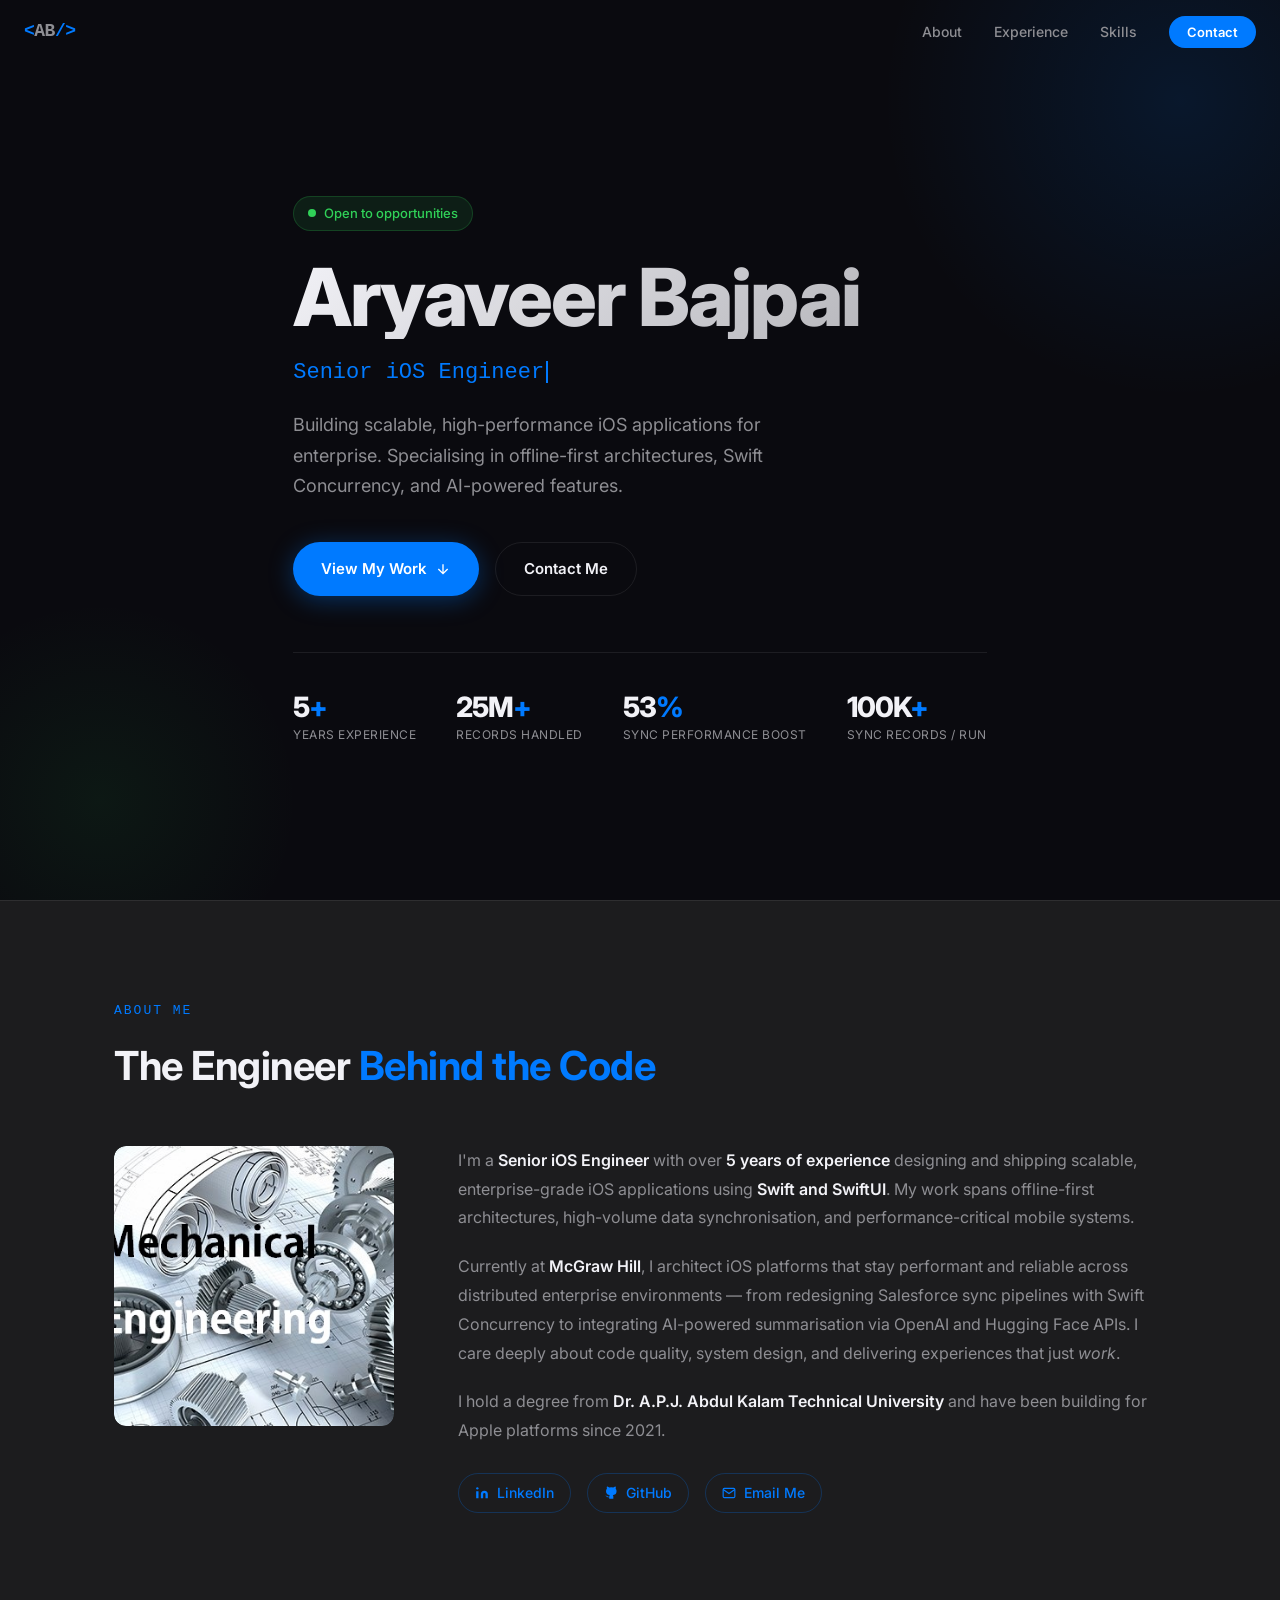
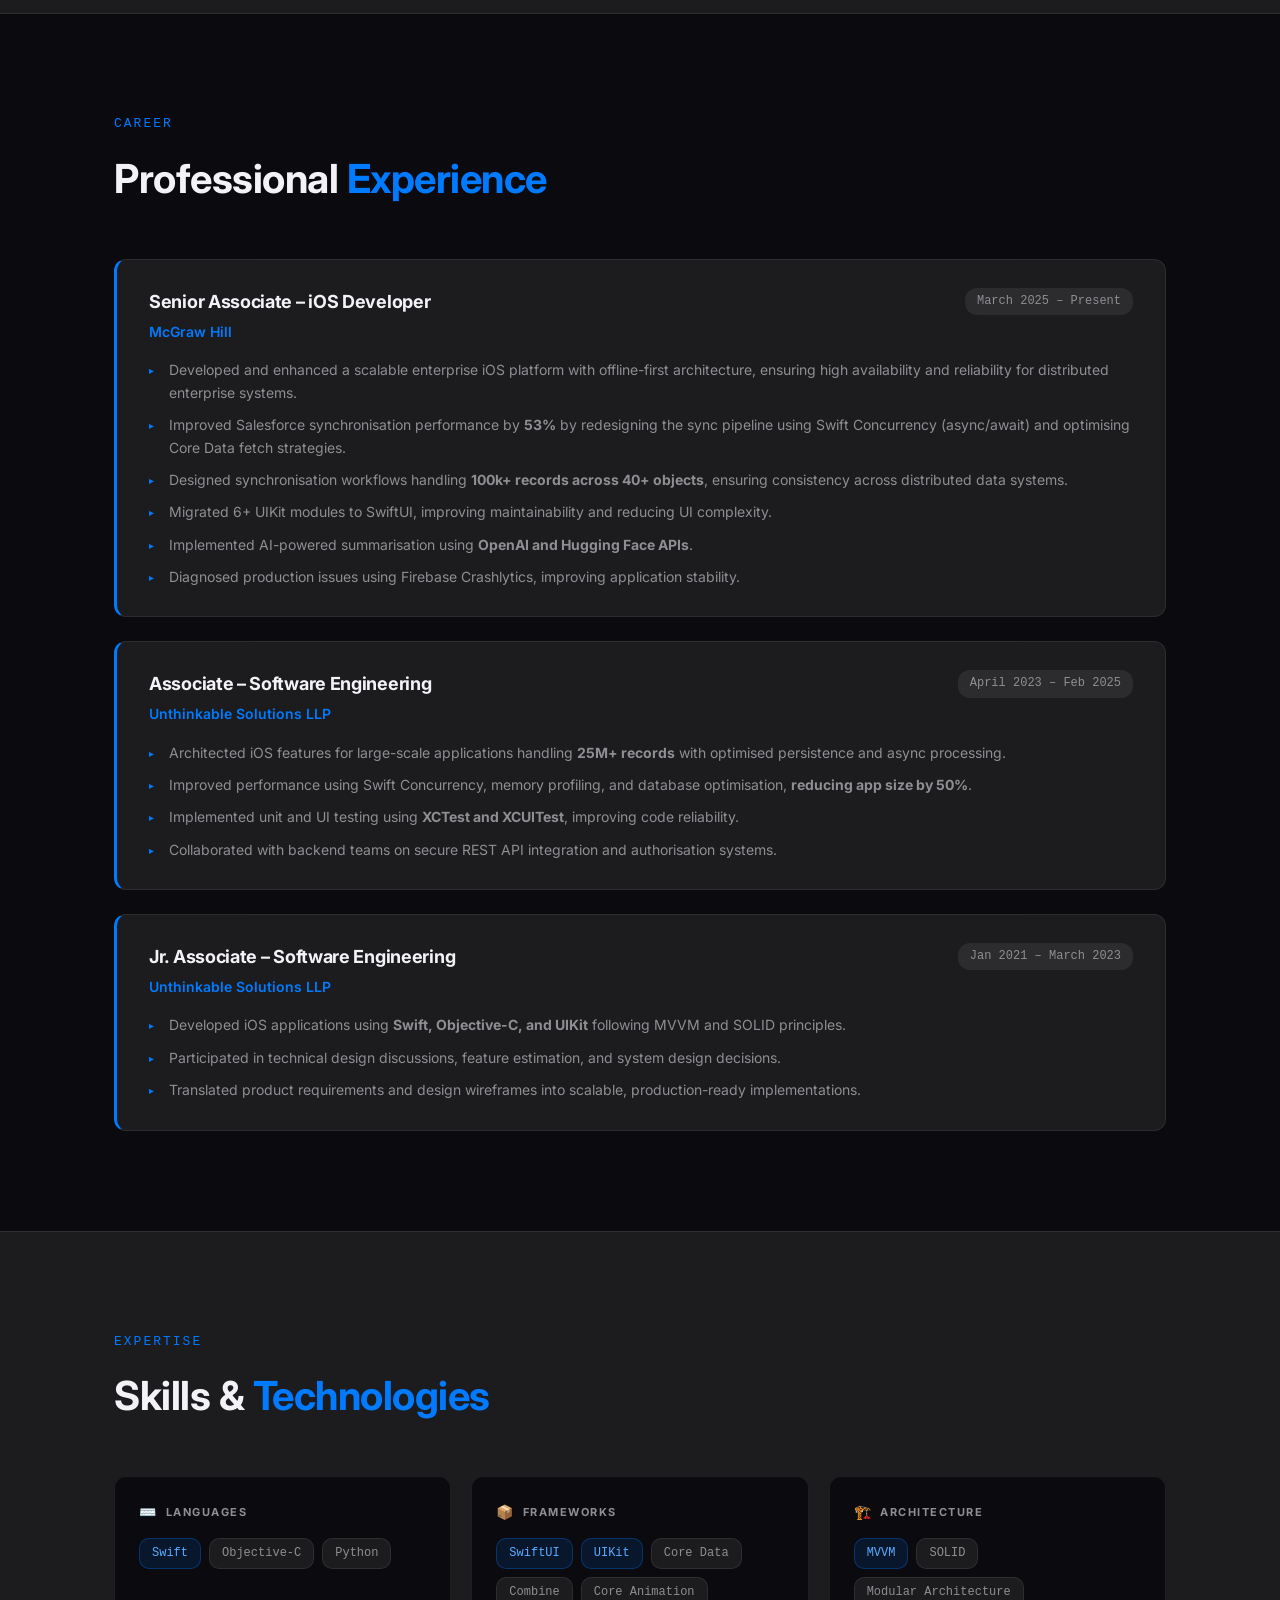
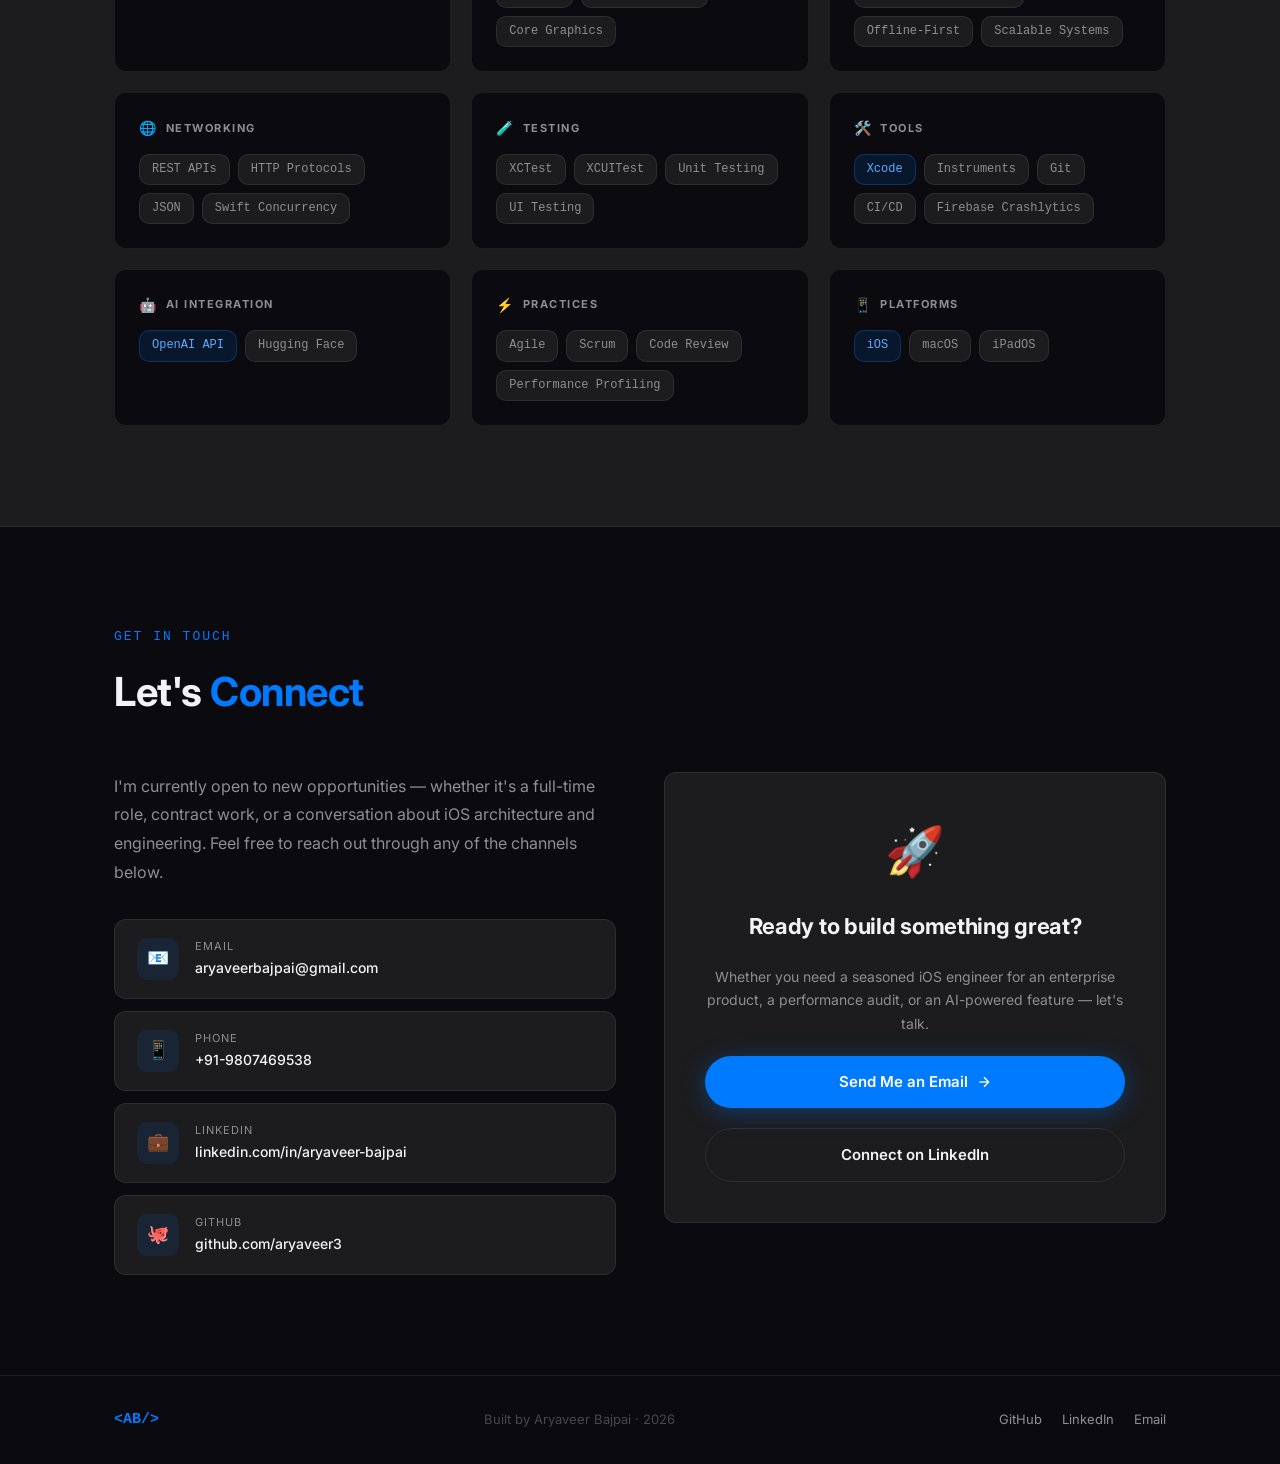
==== index.html @ 0c3d3d3e "Add iOS developer portfolio website Complete redesign of aryaveer3.github.io as a professional iOS d" ====
<!DOCTYPE html>
<html lang="en">
<head>
  <meta charset="UTF-8" />
  <meta name="viewport" content="width=device-width, initial-scale=1.0" />
  <title>Aryaveer Bajpai – Senior iOS Engineer</title>
  <meta name="description" content="Senior iOS Engineer with 5+ years of experience building scalable, high-performance apps using Swift and SwiftUI." />
  <meta name="author" content="Aryaveer Bajpai" />

  <!-- Open Graph -->
  <meta property="og:title" content="Aryaveer Bajpai – Senior iOS Engineer" />
  <meta property="og:description" content="Senior iOS Engineer specialising in Swift, SwiftUI, enterprise offline-first architecture, and AI integrations." />
  <meta property="og:type" content="website" />
  <meta property="og:url" content="https://aryaveer3.github.io" />

  <!-- Fonts -->
  <link rel="preconnect" href="https://fonts.googleapis.com" />
  <link rel="preconnect" href="https://fonts.gstatic.com" crossorigin />
  <link href="https://fonts.googleapis.com/css2?family=Inter:wght@400;500;600;700;800&display=swap" rel="stylesheet" />

  <link rel="stylesheet" href="css/style.css" />
</head>
<body>

<!-- ══════════════════════════════════════════
     NAVBAR
════════════════════════════════════════════ -->
<nav id="navbar">
  <a href="#hero" class="nav-logo">&lt;<span>AB</span>/&gt;</a>

  <ul class="nav-links">
    <li><a href="#about"      data-section="about">About</a></li>
    <li><a href="#experience" data-section="experience">Experience</a></li>
    <li><a href="#skills"     data-section="skills">Skills</a></li>
    <li><a href="#contact"    data-section="contact" class="nav-cta">Contact</a></li>
  </ul>

  <button class="hamburger" id="hamburger" aria-label="Toggle menu">
    <span></span><span></span><span></span>
  </button>
</nav>

<!-- Mobile nav -->
<nav class="mobile-nav" id="mobile-nav">
  <a href="#about">About</a>
  <a href="#experience">Experience</a>
  <a href="#skills">Skills</a>
  <a href="#contact">Contact</a>
</nav>

<!-- ══════════════════════════════════════════
     HERO
════════════════════════════════════════════ -->
<section id="hero">
  <div class="container hero-inner">

    <div class="hero-badge reveal">
      <span class="dot"></span>
      Open to opportunities
    </div>

    <h1 class="hero-name reveal reveal-delay-1">Aryaveer Bajpai</h1>

    <p class="hero-role reveal reveal-delay-2">
      <span id="typing-text"></span><span class="cursor"></span>
    </p>

    <p class="hero-tagline reveal reveal-delay-3">
      Building scalable, high-performance iOS applications for enterprise.
      Specialising in offline-first architectures, Swift Concurrency, and AI-powered features.
    </p>

    <div class="hero-cta reveal reveal-delay-3">
      <a href="#experience" class="btn btn-primary">
        View My Work
        <svg width="16" height="16" fill="none" stroke="currentColor" stroke-width="2" viewBox="0 0 24 24"><path d="M12 5v14M5 12l7 7 7-7"/></svg>
      </a>
      <a href="#contact" class="btn btn-ghost">Contact Me</a>
    </div>

    <div class="hero-stats reveal">
      <div class="stat-item">
        <span class="stat-number">5<span>+</span></span>
        <span class="stat-label">Years Experience</span>
      </div>
      <div class="stat-item">
        <span class="stat-number">25M<span>+</span></span>
        <span class="stat-label">Records Handled</span>
      </div>
      <div class="stat-item">
        <span class="stat-number">53<span>%</span></span>
        <span class="stat-label">Sync Performance Boost</span>
      </div>
      <div class="stat-item">
        <span class="stat-number">100K<span>+</span></span>
        <span class="stat-label">Sync Records / Run</span>
      </div>
    </div>

  </div>
</section>

<!-- ══════════════════════════════════════════
     ABOUT
════════════════════════════════════════════ -->
<section id="about" class="section">
  <div class="container">
    <span class="section-label reveal">About Me</span>
    <h2 class="section-title reveal">The Engineer <span>Behind the Code</span></h2>

    <div class="about-grid">
      <div class="about-photo-wrap reveal">
        <img src="me.jpg" alt="Aryaveer Bajpai" class="about-photo"
             onerror="this.style.display='none';this.nextElementSibling.style.display='flex';" />
        <div class="about-photo-placeholder" style="display:none;">👨‍💻</div>
      </div>

      <div class="about-text reveal reveal-delay-1">
        <p>
          I'm a <strong>Senior iOS Engineer</strong> with over <strong>5 years of experience</strong>
          designing and shipping scalable, enterprise-grade iOS applications using
          <strong>Swift and SwiftUI</strong>. My work spans offline-first architectures,
          high-volume data synchronisation, and performance-critical mobile systems.
        </p>
        <p>
          Currently at <strong>McGraw Hill</strong>, I architect iOS platforms that stay performant
          and reliable across distributed enterprise environments — from redesigning Salesforce sync
          pipelines with Swift Concurrency to integrating AI-powered summarisation via OpenAI and
          Hugging Face APIs. I care deeply about code quality, system design, and delivering
          experiences that just <em>work</em>.
        </p>
        <p>
          I hold a degree from <strong>Dr. A.P.J. Abdul Kalam Technical University</strong>
          and have been building for Apple platforms since 2021.
        </p>

        <div class="about-links">
          <a href="https://linkedin.com/in/aryaveer-bajpai" target="_blank" rel="noopener" class="about-link">
            <svg viewBox="0 0 24 24" fill="currentColor"><path d="M16 8a6 6 0 0 1 6 6v7h-4v-7a2 2 0 0 0-2-2 2 2 0 0 0-2 2v7h-4v-7a6 6 0 0 1 6-6zM2 9h4v12H2z"/><circle cx="4" cy="4" r="2"/></svg>
            LinkedIn
          </a>
          <a href="https://github.com/aryaveer3" target="_blank" rel="noopener" class="about-link">
            <svg viewBox="0 0 24 24" fill="currentColor"><path d="M9 19c-5 1.5-5-2.5-7-3m14 6v-3.87a3.37 3.37 0 0 0-.94-2.61c3.14-.35 6.44-1.54 6.44-7A5.44 5.44 0 0 0 20 4.77 5.07 5.07 0 0 0 19.91 1S18.73.65 16 2.48a13.38 13.38 0 0 0-7 0C6.27.65 5.09 1 5.09 1A5.07 5.07 0 0 0 5 4.77a5.44 5.44 0 0 0-1.5 3.78c0 5.42 3.3 6.61 6.44 7A3.37 3.37 0 0 0 9 18.13V22"/></svg>
            GitHub
          </a>
          <a href="mailto:aryaveerbajpai@gmail.com" class="about-link">
            <svg viewBox="0 0 24 24" fill="none" stroke="currentColor" stroke-width="2"><path d="M4 4h16c1.1 0 2 .9 2 2v12c0 1.1-.9 2-2 2H4c-1.1 0-2-.9-2-2V6c0-1.1.9-2 2-2z"/><polyline points="22,6 12,13 2,6"/></svg>
            Email Me
          </a>
        </div>
      </div>
    </div>
  </div>
</section>

<!-- ══════════════════════════════════════════
     EXPERIENCE
════════════════════════════════════════════ -->
<section id="experience" class="section">
  <div class="container">
    <span class="section-label reveal">Career</span>
    <h2 class="section-title reveal">Professional <span>Experience</span></h2>

    <div class="timeline">

      <!-- McGraw Hill -->
      <div class="exp-card reveal">
        <div class="exp-header">
          <div>
            <div class="exp-role">Senior Associate – iOS Developer</div>
            <div class="exp-company">McGraw Hill</div>
          </div>
          <span class="exp-date">March 2025 – Present</span>
        </div>
        <ul>
          <li>Developed and enhanced a scalable enterprise iOS platform with offline-first architecture, ensuring high availability and reliability for distributed enterprise systems.</li>
          <li>Improved Salesforce synchronisation performance by <strong>53%</strong> by redesigning the sync pipeline using Swift Concurrency (async/await) and optimising Core Data fetch strategies.</li>
          <li>Designed synchronisation workflows handling <strong>100k+ records across 40+ objects</strong>, ensuring consistency across distributed data systems.</li>
          <li>Migrated 6+ UIKit modules to SwiftUI, improving maintainability and reducing UI complexity.</li>
          <li>Implemented AI-powered summarisation using <strong>OpenAI and Hugging Face APIs</strong>.</li>
          <li>Diagnosed production issues using Firebase Crashlytics, improving application stability.</li>
        </ul>
      </div>

      <!-- Unthinkable – Associate -->
      <div class="exp-card reveal reveal-delay-1">
        <div class="exp-header">
          <div>
            <div class="exp-role">Associate – Software Engineering</div>
            <div class="exp-company">Unthinkable Solutions LLP</div>
          </div>
          <span class="exp-date">April 2023 – Feb 2025</span>
        </div>
        <ul>
          <li>Architected iOS features for large-scale applications handling <strong>25M+ records</strong> with optimised persistence and async processing.</li>
          <li>Improved performance using Swift Concurrency, memory profiling, and database optimisation, <strong>reducing app size by 50%</strong>.</li>
          <li>Implemented unit and UI testing using <strong>XCTest and XCUITest</strong>, improving code reliability.</li>
          <li>Collaborated with backend teams on secure REST API integration and authorisation systems.</li>
        </ul>
      </div>

      <!-- Unthinkable – Jr. Associate -->
      <div class="exp-card reveal reveal-delay-2">
        <div class="exp-header">
          <div>
            <div class="exp-role">Jr. Associate – Software Engineering</div>
            <div class="exp-company">Unthinkable Solutions LLP</div>
          </div>
          <span class="exp-date">Jan 2021 – March 2023</span>
        </div>
        <ul>
          <li>Developed iOS applications using <strong>Swift, Objective-C, and UIKit</strong> following MVVM and SOLID principles.</li>
          <li>Participated in technical design discussions, feature estimation, and system design decisions.</li>
          <li>Translated product requirements and design wireframes into scalable, production-ready implementations.</li>
        </ul>
      </div>

    </div>
  </div>
</section>

<!-- ══════════════════════════════════════════
     SKILLS
════════════════════════════════════════════ -->
<section id="skills" class="section">
  <div class="container">
    <span class="section-label reveal">Expertise</span>
    <h2 class="section-title reveal">Skills &amp; <span>Technologies</span></h2>

    <div class="skills-grid">

      <div class="skill-category reveal">
        <div class="skill-cat-label"><span class="cat-icon">⌨️</span> Languages</div>
        <div class="skill-tags">
          <span class="skill-tag primary">Swift</span>
          <span class="skill-tag">Objective-C</span>
          <span class="skill-tag">Python</span>
        </div>
      </div>

      <div class="skill-category reveal reveal-delay-1">
        <div class="skill-cat-label"><span class="cat-icon">📦</span> Frameworks</div>
        <div class="skill-tags">
          <span class="skill-tag primary">SwiftUI</span>
          <span class="skill-tag primary">UIKit</span>
          <span class="skill-tag">Core Data</span>
          <span class="skill-tag">Combine</span>
          <span class="skill-tag">Core Animation</span>
          <span class="skill-tag">Core Graphics</span>
        </div>
      </div>

      <div class="skill-category reveal reveal-delay-2">
        <div class="skill-cat-label"><span class="cat-icon">🏗️</span> Architecture</div>
        <div class="skill-tags">
          <span class="skill-tag primary">MVVM</span>
          <span class="skill-tag">SOLID</span>
          <span class="skill-tag">Modular Architecture</span>
          <span class="skill-tag">Offline-First</span>
          <span class="skill-tag">Scalable Systems</span>
        </div>
      </div>

      <div class="skill-category reveal">
        <div class="skill-cat-label"><span class="cat-icon">🌐</span> Networking</div>
        <div class="skill-tags">
          <span class="skill-tag">REST APIs</span>
          <span class="skill-tag">HTTP Protocols</span>
          <span class="skill-tag">JSON</span>
          <span class="skill-tag">Swift Concurrency</span>
        </div>
      </div>

      <div class="skill-category reveal reveal-delay-1">
        <div class="skill-cat-label"><span class="cat-icon">🧪</span> Testing</div>
        <div class="skill-tags">
          <span class="skill-tag">XCTest</span>
          <span class="skill-tag">XCUITest</span>
          <span class="skill-tag">Unit Testing</span>
          <span class="skill-tag">UI Testing</span>
        </div>
      </div>

      <div class="skill-category reveal reveal-delay-2">
        <div class="skill-cat-label"><span class="cat-icon">🛠️</span> Tools</div>
        <div class="skill-tags">
          <span class="skill-tag primary">Xcode</span>
          <span class="skill-tag">Instruments</span>
          <span class="skill-tag">Git</span>
          <span class="skill-tag">CI/CD</span>
          <span class="skill-tag">Firebase Crashlytics</span>
        </div>
      </div>

      <div class="skill-category reveal">
        <div class="skill-cat-label"><span class="cat-icon">🤖</span> AI Integration</div>
        <div class="skill-tags">
          <span class="skill-tag primary">OpenAI API</span>
          <span class="skill-tag">Hugging Face</span>
        </div>
      </div>

      <div class="skill-category reveal reveal-delay-1">
        <div class="skill-cat-label"><span class="cat-icon">⚡</span> Practices</div>
        <div class="skill-tags">
          <span class="skill-tag">Agile</span>
          <span class="skill-tag">Scrum</span>
          <span class="skill-tag">Code Review</span>
          <span class="skill-tag">Performance Profiling</span>
        </div>
      </div>

      <div class="skill-category reveal reveal-delay-2">
        <div class="skill-cat-label"><span class="cat-icon">📱</span> Platforms</div>
        <div class="skill-tags">
          <span class="skill-tag primary">iOS</span>
          <span class="skill-tag">macOS</span>
          <span class="skill-tag">iPadOS</span>
        </div>
      </div>

    </div>
  </div>
</section>

<!-- ══════════════════════════════════════════
     CONTACT
════════════════════════════════════════════ -->
<section id="contact" class="section">
  <div class="container">
    <span class="section-label reveal">Get In Touch</span>
    <h2 class="section-title reveal">Let's <span>Connect</span></h2>

    <div class="contact-wrapper">
      <div class="reveal">
        <p class="contact-intro">
          I'm currently open to new opportunities — whether it's a full-time role,
          contract work, or a conversation about iOS architecture and engineering.
          Feel free to reach out through any of the channels below.
        </p>

        <div class="contact-cards">

          <a href="mailto:aryaveerbajpai@gmail.com" class="contact-card">
            <div class="contact-icon">📧</div>
            <div class="contact-info">
              <span class="contact-label">Email</span>
              <span class="contact-value">aryaveerbajpai@gmail.com</span>
            </div>
          </a>

          <a href="tel:+919807469538" class="contact-card">
            <div class="contact-icon">📱</div>
            <div class="contact-info">
              <span class="contact-label">Phone</span>
              <span class="contact-value">+91-9807469538</span>
            </div>
          </a>

          <a href="https://linkedin.com/in/aryaveer-bajpai" target="_blank" rel="noopener" class="contact-card">
            <div class="contact-icon">💼</div>
            <div class="contact-info">
              <span class="contact-label">LinkedIn</span>
              <span class="contact-value">linkedin.com/in/aryaveer-bajpai</span>
            </div>
          </a>

          <a href="https://github.com/aryaveer3" target="_blank" rel="noopener" class="contact-card">
            <div class="contact-icon">🐙</div>
            <div class="contact-info">
              <span class="contact-label">GitHub</span>
              <span class="contact-value">github.com/aryaveer3</span>
            </div>
          </a>

        </div>
      </div>

      <div class="contact-cta-box reveal reveal-delay-1">
        <div style="font-size:48px">🚀</div>
        <h3>Ready to build something great?</h3>
        <p>
          Whether you need a seasoned iOS engineer for an enterprise product,
          a performance audit, or an AI-powered feature — let's talk.
        </p>
        <a href="mailto:aryaveerbajpai@gmail.com" class="btn btn-primary">
          Send Me an Email
          <svg width="16" height="16" fill="none" stroke="currentColor" stroke-width="2" viewBox="0 0 24 24"><line x1="5" y1="12" x2="19" y2="12"/><polyline points="12 5 19 12 12 19"/></svg>
        </a>
        <a href="https://linkedin.com/in/aryaveer-bajpai" target="_blank" rel="noopener" class="btn btn-ghost">
          Connect on LinkedIn
        </a>
      </div>

    </div>
  </div>
</section>

<!-- ══════════════════════════════════════════
     FOOTER
════════════════════════════════════════════ -->
<footer>
  <div class="container footer-inner">
    <span class="footer-logo">&lt;AB/&gt;</span>
    <span class="footer-copy">Built by Aryaveer Bajpai · <span id="year"></span></span>
    <div class="footer-links">
      <a href="https://github.com/aryaveer3" target="_blank" rel="noopener">GitHub</a>
      <a href="https://linkedin.com/in/aryaveer-bajpai" target="_blank" rel="noopener">LinkedIn</a>
      <a href="mailto:aryaveerbajpai@gmail.com">Email</a>
    </div>
  </div>
</footer>

<script src="js/main.js"></script>
</body>
</html>
---- css/style.css ----
/* ============================================================
   Aryaveer Bajpai – iOS Developer Portfolio
   iOS-inspired dark theme
   ============================================================ */

/* ── Reset & Base ─────────────────────────────────────────── */
*, *::before, *::after { box-sizing: border-box; margin: 0; padding: 0; }

:root {
  --bg:        #0a0a0f;
  --surface:   #1c1c1e;
  --surface2:  #2c2c2e;
  --accent:    #007AFF;
  --accent-glow: rgba(0, 122, 255, 0.25);
  --green:     #30D158;
  --red:       #FF453A;
  --text:      #F2F2F7;
  --text-2:    #8E8E93;
  --text-3:    #48484a;
  --border:    rgba(255,255,255,0.08);
  --radius:    12px;
  --radius-sm: 8px;
  --font:      'Inter', -apple-system, BlinkMacSystemFont, 'Segoe UI', sans-serif;
  --mono:      'SF Mono', 'Fira Code', 'Cascadia Code', monospace;
  --transition: 0.3s cubic-bezier(0.4, 0, 0.2, 1);
}

html { scroll-behavior: smooth; }

body {
  font-family: var(--font);
  background: var(--bg);
  color: var(--text);
  line-height: 1.6;
  -webkit-font-smoothing: antialiased;
}

a { color: inherit; text-decoration: none; }
img { display: block; max-width: 100%; }
ul { list-style: none; }

/* ── Scrollbar ────────────────────────────────────────────── */
::-webkit-scrollbar { width: 6px; }
::-webkit-scrollbar-track { background: var(--bg); }
::-webkit-scrollbar-thumb { background: var(--surface2); border-radius: 3px; }

/* ── Utility ──────────────────────────────────────────────── */
.container { max-width: 1100px; margin: 0 auto; padding: 0 24px; }
.section { padding: 100px 0; }
.section-label {
  font-family: var(--mono);
  font-size: 13px;
  color: var(--accent);
  letter-spacing: 2px;
  text-transform: uppercase;
  margin-bottom: 12px;
  display: block;
}
.section-title {
  font-size: clamp(28px, 4vw, 40px);
  font-weight: 700;
  color: var(--text);
  margin-bottom: 48px;
  letter-spacing: -0.5px;
}
.section-title span { color: var(--accent); }

/* Scroll reveal */
.reveal {
  opacity: 0;
  transform: translateY(32px);
  transition: opacity 0.7s var(--transition), transform 0.7s var(--transition);
}
.reveal.visible { opacity: 1; transform: none; }
.reveal-delay-1 { transition-delay: 0.1s; }
.reveal-delay-2 { transition-delay: 0.2s; }
.reveal-delay-3 { transition-delay: 0.3s; }

/* ── Navbar ───────────────────────────────────────────────── */
#navbar {
  position: fixed;
  top: 0; left: 0; right: 0;
  z-index: 100;
  padding: 0 24px;
  height: 64px;
  display: flex;
  align-items: center;
  justify-content: space-between;
  transition: background var(--transition), backdrop-filter var(--transition), border-color var(--transition);
  border-bottom: 1px solid transparent;
}
#navbar.scrolled {
  background: rgba(10, 10, 15, 0.85);
  backdrop-filter: blur(20px);
  -webkit-backdrop-filter: blur(20px);
  border-color: var(--border);
}
.nav-logo {
  font-family: var(--mono);
  font-size: 18px;
  font-weight: 700;
  color: var(--accent);
  letter-spacing: -0.5px;
}
.nav-logo span { color: var(--text-2); }
.nav-links { display: flex; gap: 32px; align-items: center; }
.nav-links a {
  font-size: 14px;
  font-weight: 500;
  color: var(--text-2);
  transition: color var(--transition);
  position: relative;
}
.nav-links a::after {
  content: '';
  position: absolute;
  bottom: -4px; left: 0; right: 0;
  height: 2px;
  background: var(--accent);
  border-radius: 1px;
  transform: scaleX(0);
  transition: transform var(--transition);
}
.nav-links a:hover, .nav-links a.active { color: var(--text); }
.nav-links a:hover::after, .nav-links a.active::after { transform: scaleX(1); }
.nav-cta {
  background: var(--accent);
  color: #fff !important;
  padding: 8px 18px;
  border-radius: 20px;
  font-size: 13px !important;
  font-weight: 600 !important;
  transition: opacity var(--transition) !important;
}
.nav-cta::after { display: none !important; }
.nav-cta:hover { opacity: 0.85 !important; }

/* Hamburger */
.hamburger {
  display: none;
  flex-direction: column;
  gap: 5px;
  cursor: pointer;
  padding: 4px;
  background: none;
  border: none;
}
.hamburger span {
  display: block;
  width: 22px;
  height: 2px;
  background: var(--text);
  border-radius: 1px;
  transition: var(--transition);
}
.hamburger.open span:nth-child(1) { transform: translateY(7px) rotate(45deg); }
.hamburger.open span:nth-child(2) { opacity: 0; }
.hamburger.open span:nth-child(3) { transform: translateY(-7px) rotate(-45deg); }

/* Mobile nav */
.mobile-nav {
  display: none;
  position: fixed;
  top: 64px; left: 0; right: 0;
  background: rgba(10, 10, 15, 0.97);
  backdrop-filter: blur(20px);
  -webkit-backdrop-filter: blur(20px);
  padding: 24px;
  flex-direction: column;
  gap: 24px;
  border-bottom: 1px solid var(--border);
  z-index: 99;
}
.mobile-nav.open { display: flex; }
.mobile-nav a {
  font-size: 16px;
  font-weight: 500;
  color: var(--text-2);
  transition: color var(--transition);
}
.mobile-nav a:hover { color: var(--text); }

/* ── Hero ─────────────────────────────────────────────────── */
#hero {
  min-height: 100vh;
  display: flex;
  align-items: center;
  padding: 100px 0 60px;
  position: relative;
  overflow: hidden;
}
#hero::before {
  content: '';
  position: absolute;
  top: -200px; right: -200px;
  width: 600px; height: 600px;
  background: radial-gradient(circle, rgba(0,122,255,0.12) 0%, transparent 70%);
  border-radius: 50%;
  pointer-events: none;
}
#hero::after {
  content: '';
  position: absolute;
  bottom: -100px; left: -100px;
  width: 400px; height: 400px;
  background: radial-gradient(circle, rgba(48,209,88,0.07) 0%, transparent 70%);
  border-radius: 50%;
  pointer-events: none;
}
.hero-inner { position: relative; z-index: 1; }
.hero-badge {
  display: inline-flex;
  align-items: center;
  gap: 8px;
  background: rgba(48, 209, 88, 0.1);
  border: 1px solid rgba(48, 209, 88, 0.2);
  border-radius: 20px;
  padding: 6px 14px;
  font-size: 13px;
  font-weight: 500;
  color: var(--green);
  margin-bottom: 24px;
}
.hero-badge .dot {
  width: 8px; height: 8px;
  background: var(--green);
  border-radius: 50%;
  animation: pulse-green 2s infinite;
}
@keyframes pulse-green {
  0%, 100% { box-shadow: 0 0 0 0 rgba(48,209,88,0.4); }
  50% { box-shadow: 0 0 0 6px rgba(48,209,88,0); }
}
.hero-name {
  font-size: clamp(40px, 7vw, 80px);
  font-weight: 800;
  letter-spacing: -2px;
  line-height: 1.05;
  margin-bottom: 16px;
  background: linear-gradient(135deg, var(--text) 0%, rgba(242,242,247,0.7) 100%);
  -webkit-background-clip: text;
  -webkit-text-fill-color: transparent;
  background-clip: text;
}
.hero-role {
  font-family: var(--mono);
  font-size: clamp(16px, 2.5vw, 22px);
  color: var(--accent);
  margin-bottom: 20px;
  min-height: 1.4em;
}
.cursor {
  display: inline-block;
  width: 2px;
  height: 1em;
  background: var(--accent);
  margin-left: 2px;
  vertical-align: middle;
  animation: blink 1s step-end infinite;
}
@keyframes blink { 50% { opacity: 0; } }
.hero-tagline {
  font-size: clamp(15px, 2vw, 18px);
  color: var(--text-2);
  max-width: 520px;
  margin-bottom: 40px;
  line-height: 1.7;
}
.hero-cta { display: flex; gap: 16px; flex-wrap: wrap; }
.btn {
  display: inline-flex;
  align-items: center;
  gap: 8px;
  padding: 14px 28px;
  border-radius: 28px;
  font-size: 15px;
  font-weight: 600;
  cursor: pointer;
  transition: var(--transition);
  border: none;
}
.btn-primary {
  background: var(--accent);
  color: #fff;
  box-shadow: 0 4px 24px rgba(0,122,255,0.35);
}
.btn-primary:hover {
  transform: translateY(-2px);
  box-shadow: 0 8px 32px rgba(0,122,255,0.5);
}
.btn-ghost {
  background: transparent;
  color: var(--text);
  border: 1px solid var(--border);
}
.btn-ghost:hover {
  background: var(--surface);
  border-color: rgba(255,255,255,0.15);
  transform: translateY(-2px);
}
.hero-stats {
  display: flex;
  gap: 40px;
  margin-top: 56px;
  padding-top: 40px;
  border-top: 1px solid var(--border);
  flex-wrap: wrap;
}
.stat-item { display: flex; flex-direction: column; }
.stat-number {
  font-size: 28px;
  font-weight: 800;
  color: var(--text);
  letter-spacing: -1px;
  line-height: 1;
}
.stat-number span { color: var(--accent); }
.stat-label { font-size: 12px; color: var(--text-2); margin-top: 4px; text-transform: uppercase; letter-spacing: 0.5px; }

/* ── About ────────────────────────────────────────────────── */
#about { background: var(--surface); border-top: 1px solid var(--border); border-bottom: 1px solid var(--border); }
.about-grid {
  display: grid;
  grid-template-columns: 280px 1fr;
  gap: 64px;
  align-items: start;
}
.about-photo-wrap {
  position: relative;
  border-radius: var(--radius);
  overflow: hidden;
}
.about-photo-wrap::before {
  content: '';
  position: absolute;
  inset: -1px;
  border-radius: calc(var(--radius) + 1px);
  background: linear-gradient(135deg, var(--accent), transparent 60%);
  z-index: -1;
}
.about-photo {
  width: 100%;
  aspect-ratio: 1;
  object-fit: cover;
  border-radius: var(--radius);
  display: block;
}
.about-photo-placeholder {
  width: 100%;
  aspect-ratio: 1;
  background: var(--surface2);
  border-radius: var(--radius);
  display: flex;
  align-items: center;
  justify-content: center;
  font-size: 64px;
}
.about-text p {
  font-size: 16px;
  color: var(--text-2);
  line-height: 1.8;
  margin-bottom: 20px;
}
.about-text p strong { color: var(--text); font-weight: 600; }
.about-links { display: flex; gap: 16px; margin-top: 28px; flex-wrap: wrap; }
.about-link {
  display: inline-flex;
  align-items: center;
  gap: 8px;
  font-size: 14px;
  font-weight: 500;
  color: var(--accent);
  border: 1px solid rgba(0,122,255,0.25);
  border-radius: 20px;
  padding: 8px 16px;
  transition: var(--transition);
}
.about-link:hover { background: rgba(0,122,255,0.1); border-color: var(--accent); }
.about-link svg { width: 14px; height: 14px; }

/* ── Experience ───────────────────────────────────────────── */
.timeline { display: flex; flex-direction: column; gap: 24px; }
.exp-card {
  background: var(--surface);
  border: 1px solid var(--border);
  border-left: 3px solid var(--accent);
  border-radius: var(--radius);
  padding: 28px 32px;
  transition: var(--transition);
  position: relative;
}
.exp-card:hover {
  border-color: rgba(0,122,255,0.5);
  border-left-color: var(--accent);
  box-shadow: 0 8px 32px rgba(0,0,0,0.4);
  transform: translateY(-2px);
}
.exp-header {
  display: flex;
  justify-content: space-between;
  align-items: flex-start;
  gap: 16px;
  flex-wrap: wrap;
  margin-bottom: 16px;
}
.exp-role {
  font-size: 18px;
  font-weight: 700;
  color: var(--text);
  margin-bottom: 4px;
  letter-spacing: -0.3px;
}
.exp-company {
  font-size: 14px;
  font-weight: 600;
  color: var(--accent);
}
.exp-date {
  font-family: var(--mono);
  font-size: 12px;
  color: var(--text-2);
  background: var(--surface2);
  padding: 4px 12px;
  border-radius: 12px;
  white-space: nowrap;
  align-self: flex-start;
}
.exp-card ul { display: flex; flex-direction: column; gap: 10px; }
.exp-card li {
  font-size: 14px;
  color: var(--text-2);
  padding-left: 20px;
  position: relative;
  line-height: 1.6;
}
.exp-card li::before {
  content: '▸';
  position: absolute;
  left: 0;
  color: var(--accent);
  font-size: 10px;
  top: 3px;
}

/* ── Skills ───────────────────────────────────────────────── */
#skills { background: var(--surface); border-top: 1px solid var(--border); border-bottom: 1px solid var(--border); }
.skills-grid {
  display: grid;
  grid-template-columns: repeat(3, 1fr);
  gap: 20px;
}
.skill-category {
  background: var(--bg);
  border: 1px solid var(--border);
  border-radius: var(--radius);
  padding: 24px;
  transition: var(--transition);
}
.skill-category:hover {
  border-color: rgba(0,122,255,0.3);
  box-shadow: 0 4px 24px rgba(0,0,0,0.3);
}
.skill-cat-label {
  font-size: 11px;
  font-weight: 700;
  color: var(--text-2);
  letter-spacing: 1.5px;
  text-transform: uppercase;
  margin-bottom: 14px;
  display: flex;
  align-items: center;
  gap: 8px;
}
.skill-cat-label .cat-icon { font-size: 14px; }
.skill-tags { display: flex; flex-wrap: wrap; gap: 8px; }
.skill-tag {
  font-family: var(--mono);
  font-size: 12px;
  font-weight: 500;
  padding: 5px 12px;
  border-radius: 10px;
  border: 1px solid var(--border);
  color: var(--text-2);
  background: var(--surface);
  transition: var(--transition);
}
.skill-tag:hover { border-color: rgba(0,122,255,0.4); color: var(--text); }
.skill-tag.primary {
  background: rgba(0, 122, 255, 0.12);
  border-color: rgba(0, 122, 255, 0.3);
  color: #5aacff;
}

/* ── Contact ──────────────────────────────────────────────── */
.contact-wrapper {
  display: grid;
  grid-template-columns: 1fr 1fr;
  gap: 48px;
  align-items: start;
}
.contact-intro {
  font-size: 16px;
  color: var(--text-2);
  line-height: 1.8;
  margin-bottom: 32px;
}
.contact-cards { display: flex; flex-direction: column; gap: 12px; }
.contact-card {
  display: flex;
  align-items: center;
  gap: 16px;
  background: var(--surface);
  border: 1px solid var(--border);
  border-radius: var(--radius);
  padding: 18px 22px;
  transition: var(--transition);
}
.contact-card:hover {
  border-color: rgba(0,122,255,0.4);
  transform: translateX(4px);
  box-shadow: 0 4px 20px rgba(0,0,0,0.3);
}
.contact-icon {
  width: 42px; height: 42px;
  background: rgba(0,122,255,0.1);
  border-radius: 10px;
  display: flex;
  align-items: center;
  justify-content: center;
  font-size: 18px;
  flex-shrink: 0;
}
.contact-info { display: flex; flex-direction: column; }
.contact-label { font-size: 11px; color: var(--text-2); text-transform: uppercase; letter-spacing: 1px; margin-bottom: 2px; }
.contact-value { font-size: 14px; color: var(--text); font-weight: 500; }
.contact-cta-box {
  background: var(--surface);
  border: 1px solid var(--border);
  border-radius: var(--radius);
  padding: 40px;
  display: flex;
  flex-direction: column;
  align-items: center;
  text-align: center;
  gap: 20px;
}
.contact-cta-box h3 {
  font-size: 22px;
  font-weight: 700;
  letter-spacing: -0.3px;
}
.contact-cta-box p {
  font-size: 14px;
  color: var(--text-2);
  line-height: 1.7;
}
.contact-cta-box .btn { width: 100%; justify-content: center; }

/* ── Footer ───────────────────────────────────────────────── */
footer {
  border-top: 1px solid var(--border);
  padding: 32px 0;
  text-align: center;
}
.footer-inner {
  display: flex;
  justify-content: space-between;
  align-items: center;
  flex-wrap: wrap;
  gap: 16px;
}
.footer-logo { font-family: var(--mono); font-size: 15px; font-weight: 700; color: var(--accent); }
.footer-copy { font-size: 13px; color: var(--text-3); }
.footer-links { display: flex; gap: 20px; }
.footer-links a { font-size: 13px; color: var(--text-2); transition: color var(--transition); }
.footer-links a:hover { color: var(--text); }

/* ── Responsive ───────────────────────────────────────────── */
@media (max-width: 900px) {
  .about-grid { grid-template-columns: 1fr; }
  .about-photo-wrap { max-width: 240px; }
  .skills-grid { grid-template-columns: repeat(2, 1fr); }
  .contact-wrapper { grid-template-columns: 1fr; }
}
@media (max-width: 768px) {
  .section { padding: 72px 0; }
  .nav-links { display: none; }
  .hamburger { display: flex; }
  .hero-stats { gap: 24px; }
  .skills-grid { grid-template-columns: 1fr 1fr; }
  .footer-inner { flex-direction: column; text-align: center; }
}
@media (max-width: 500px) {
  .skills-grid { grid-template-columns: 1fr; }
  .hero-cta { flex-direction: column; }
  .btn { justify-content: center; }
  .exp-header { flex-direction: column; }
}
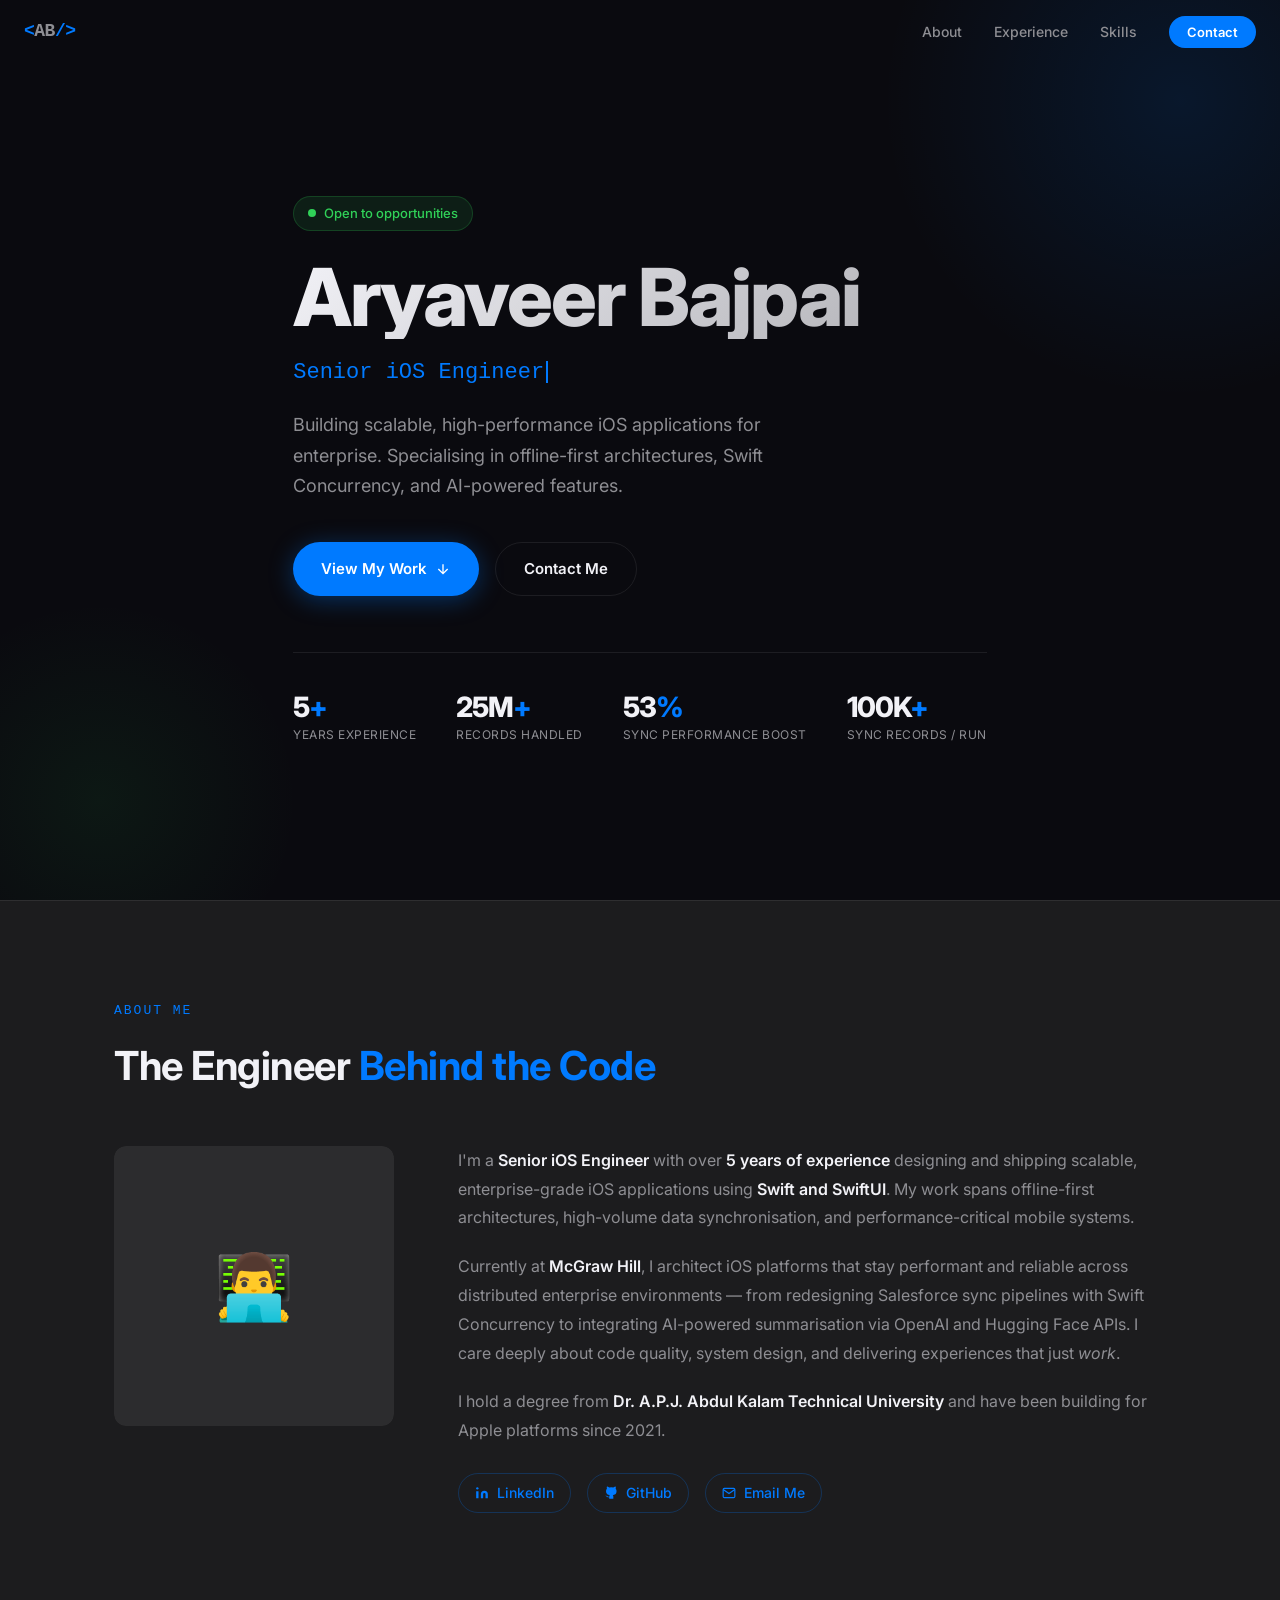
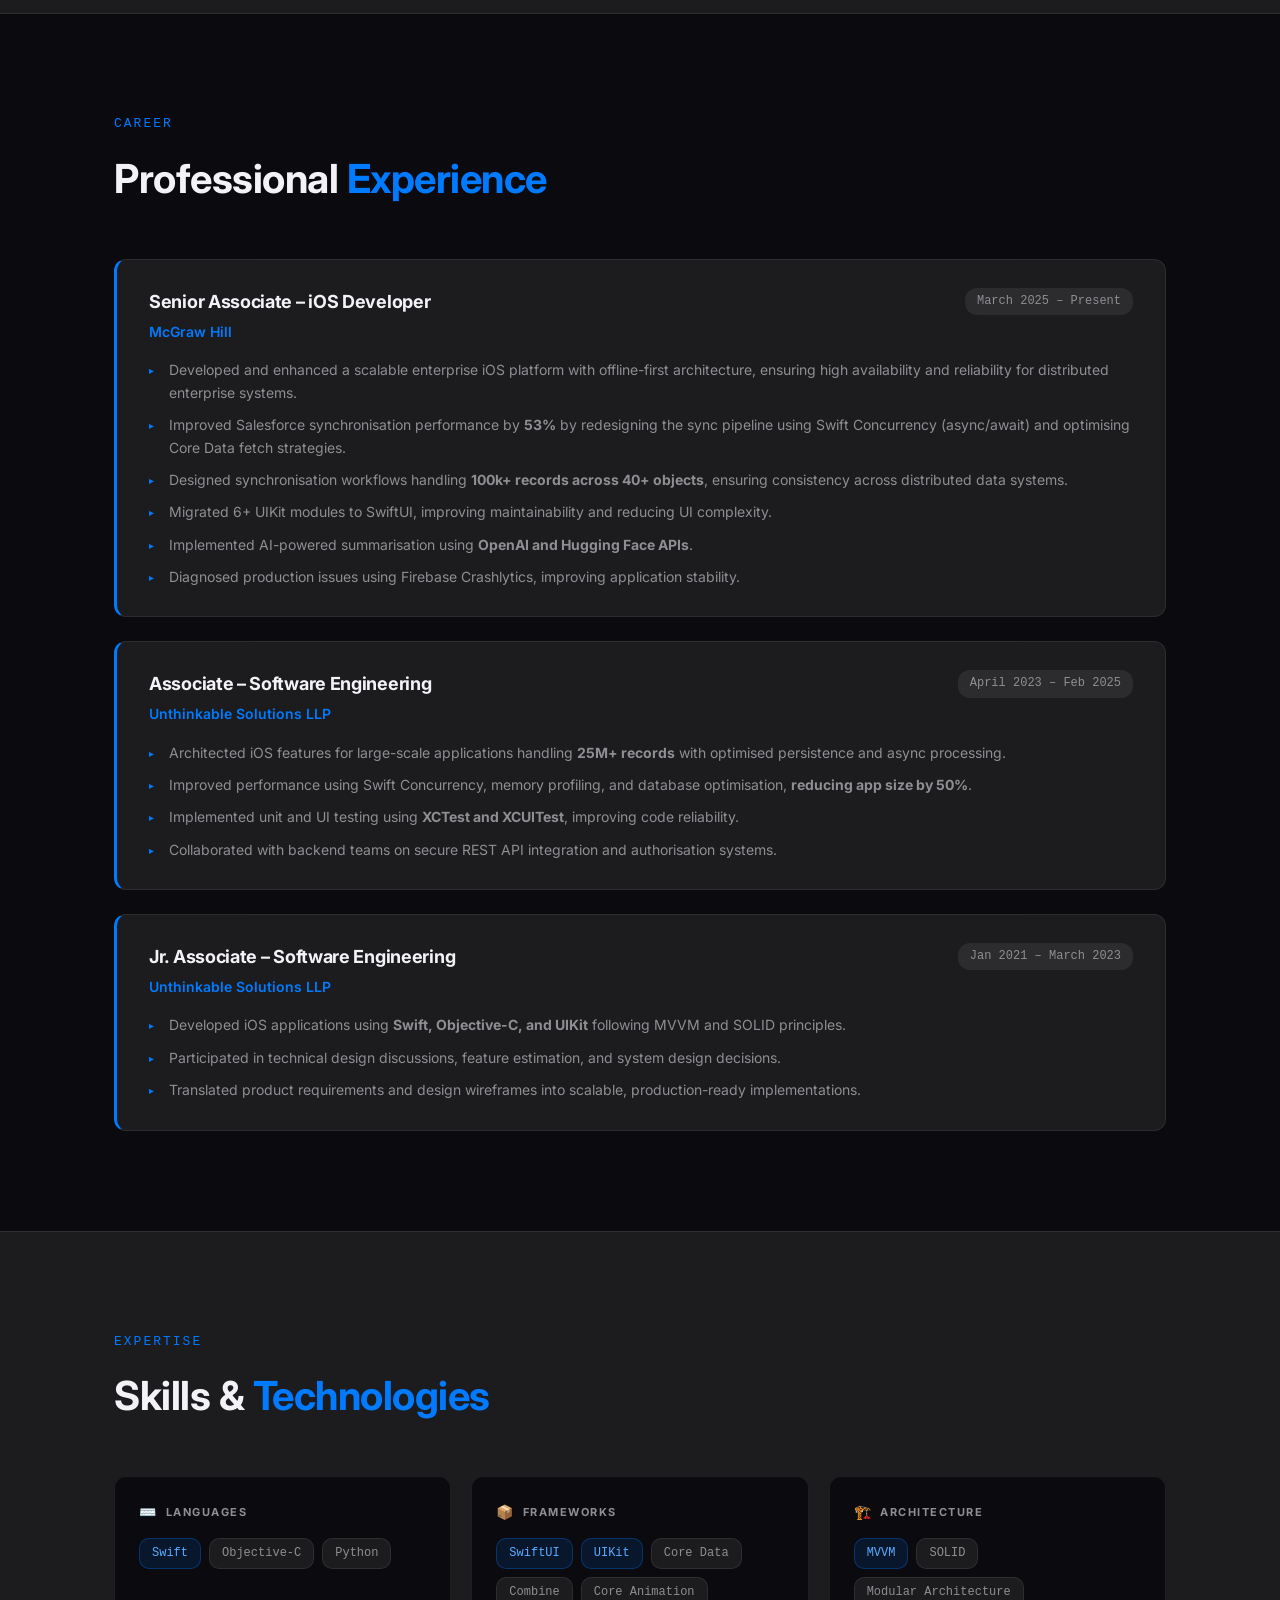
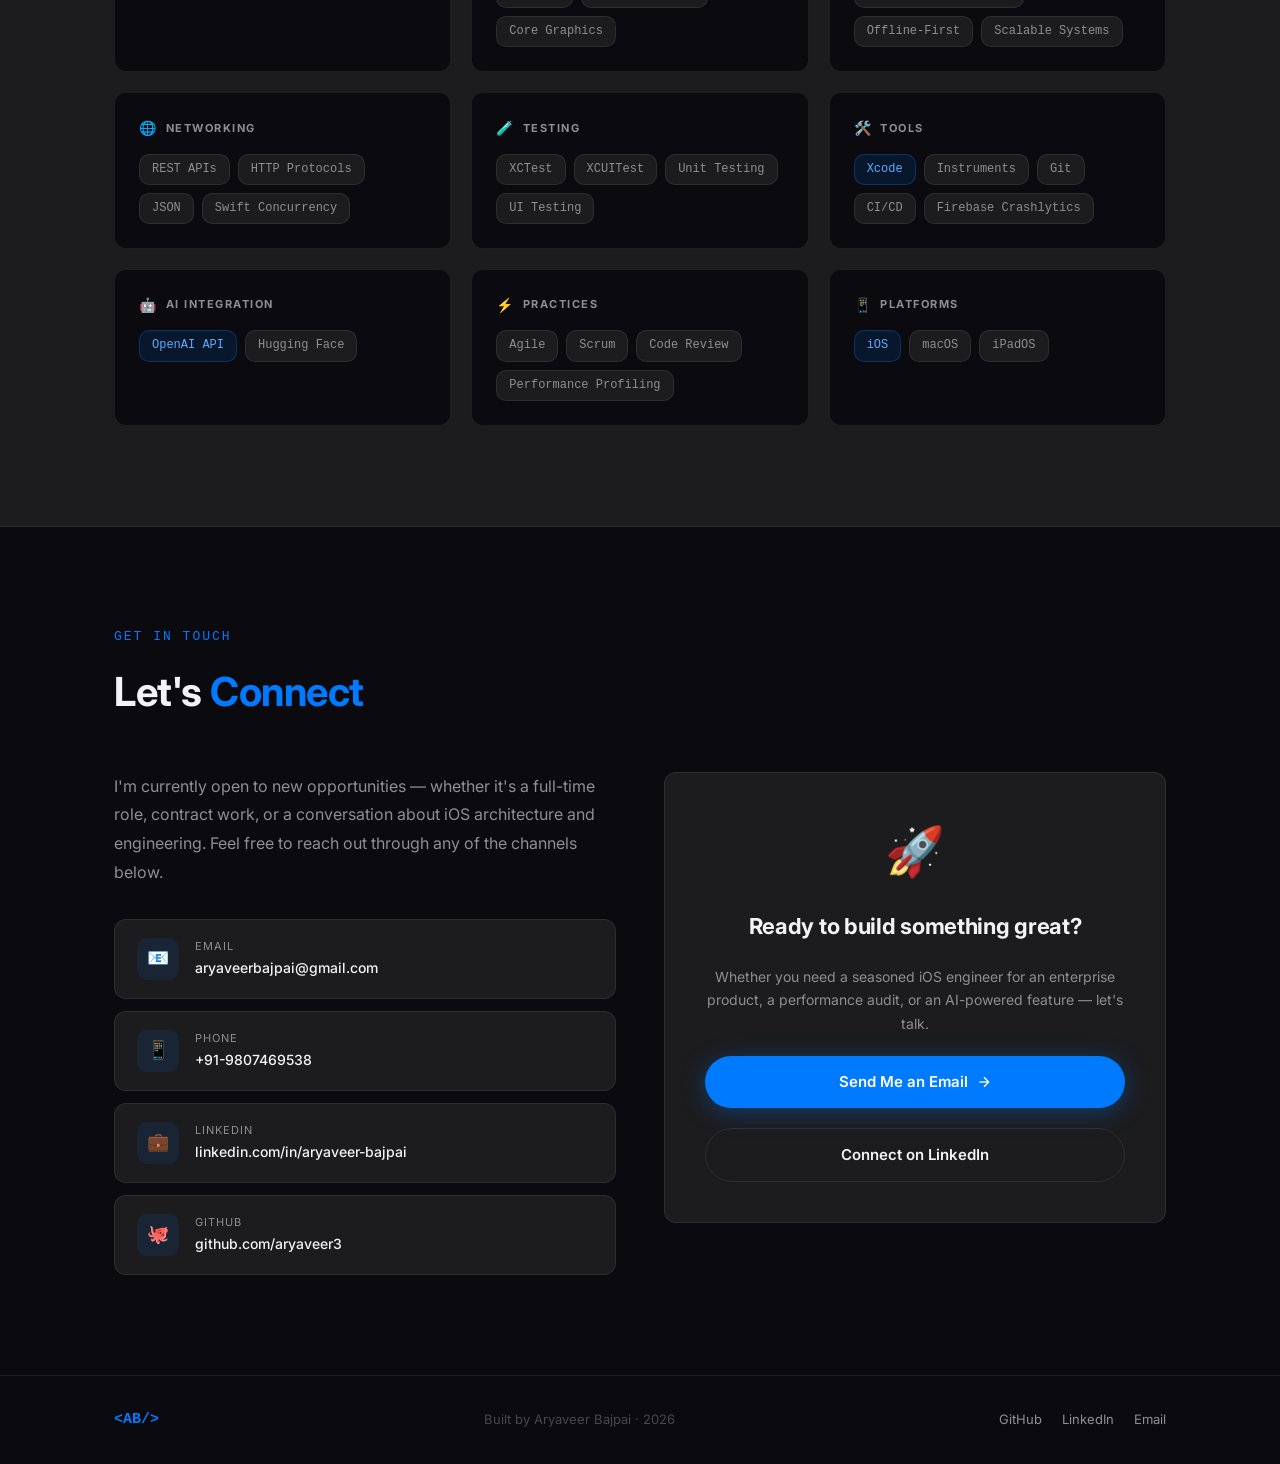
==== commit 55150c71: "Remove mechanical engineering image from About section Replace me.jpg (old ME engineering image) wit" ====
--- a/index.html
+++ b/index.html
@@ -110,9 +110,7 @@
 
     <div class="about-grid">
       <div class="about-photo-wrap reveal">
-        <img src="me.jpg" alt="Aryaveer Bajpai" class="about-photo"
-             onerror="this.style.display='none';this.nextElementSibling.style.display='flex';" />
-        <div class="about-photo-placeholder" style="display:none;">👨‍💻</div>
+        <div class="about-photo-placeholder">👨‍💻</div>
       </div>
 
       <div class="about-text reveal reveal-delay-1">
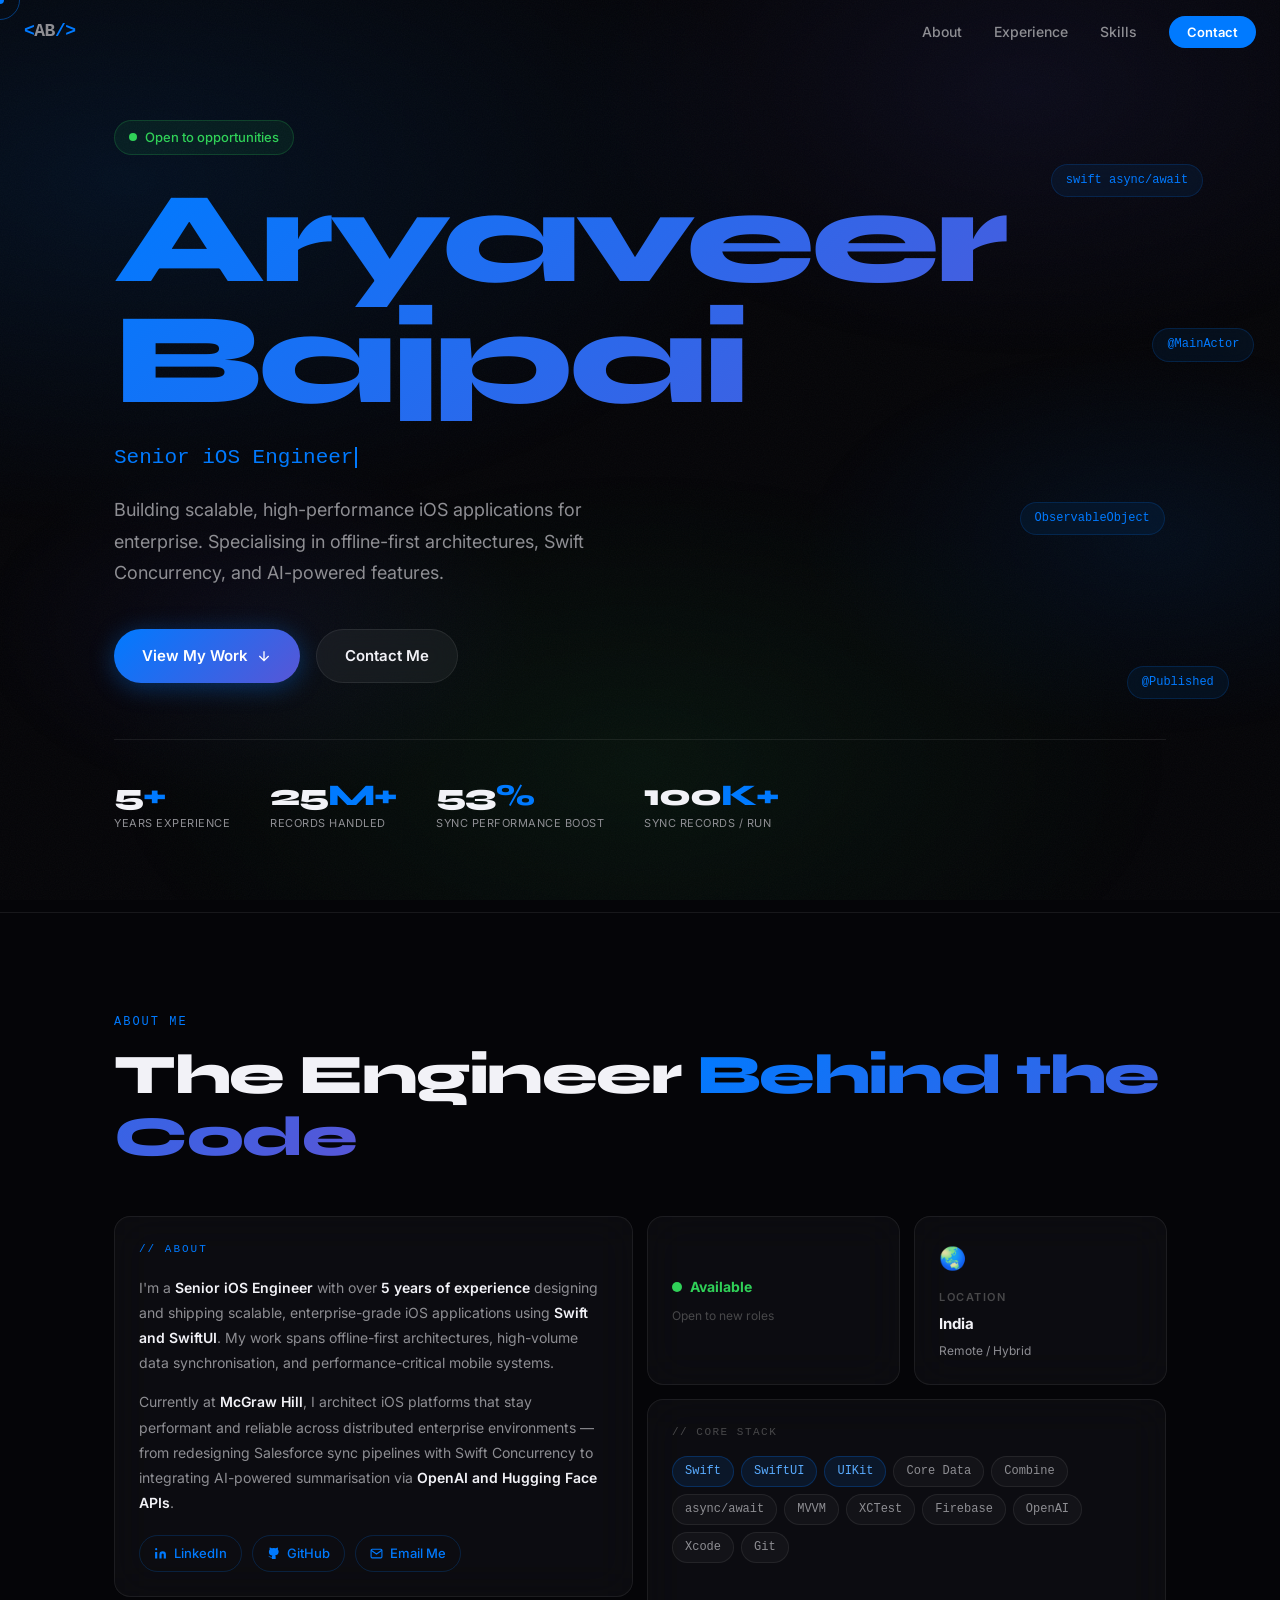
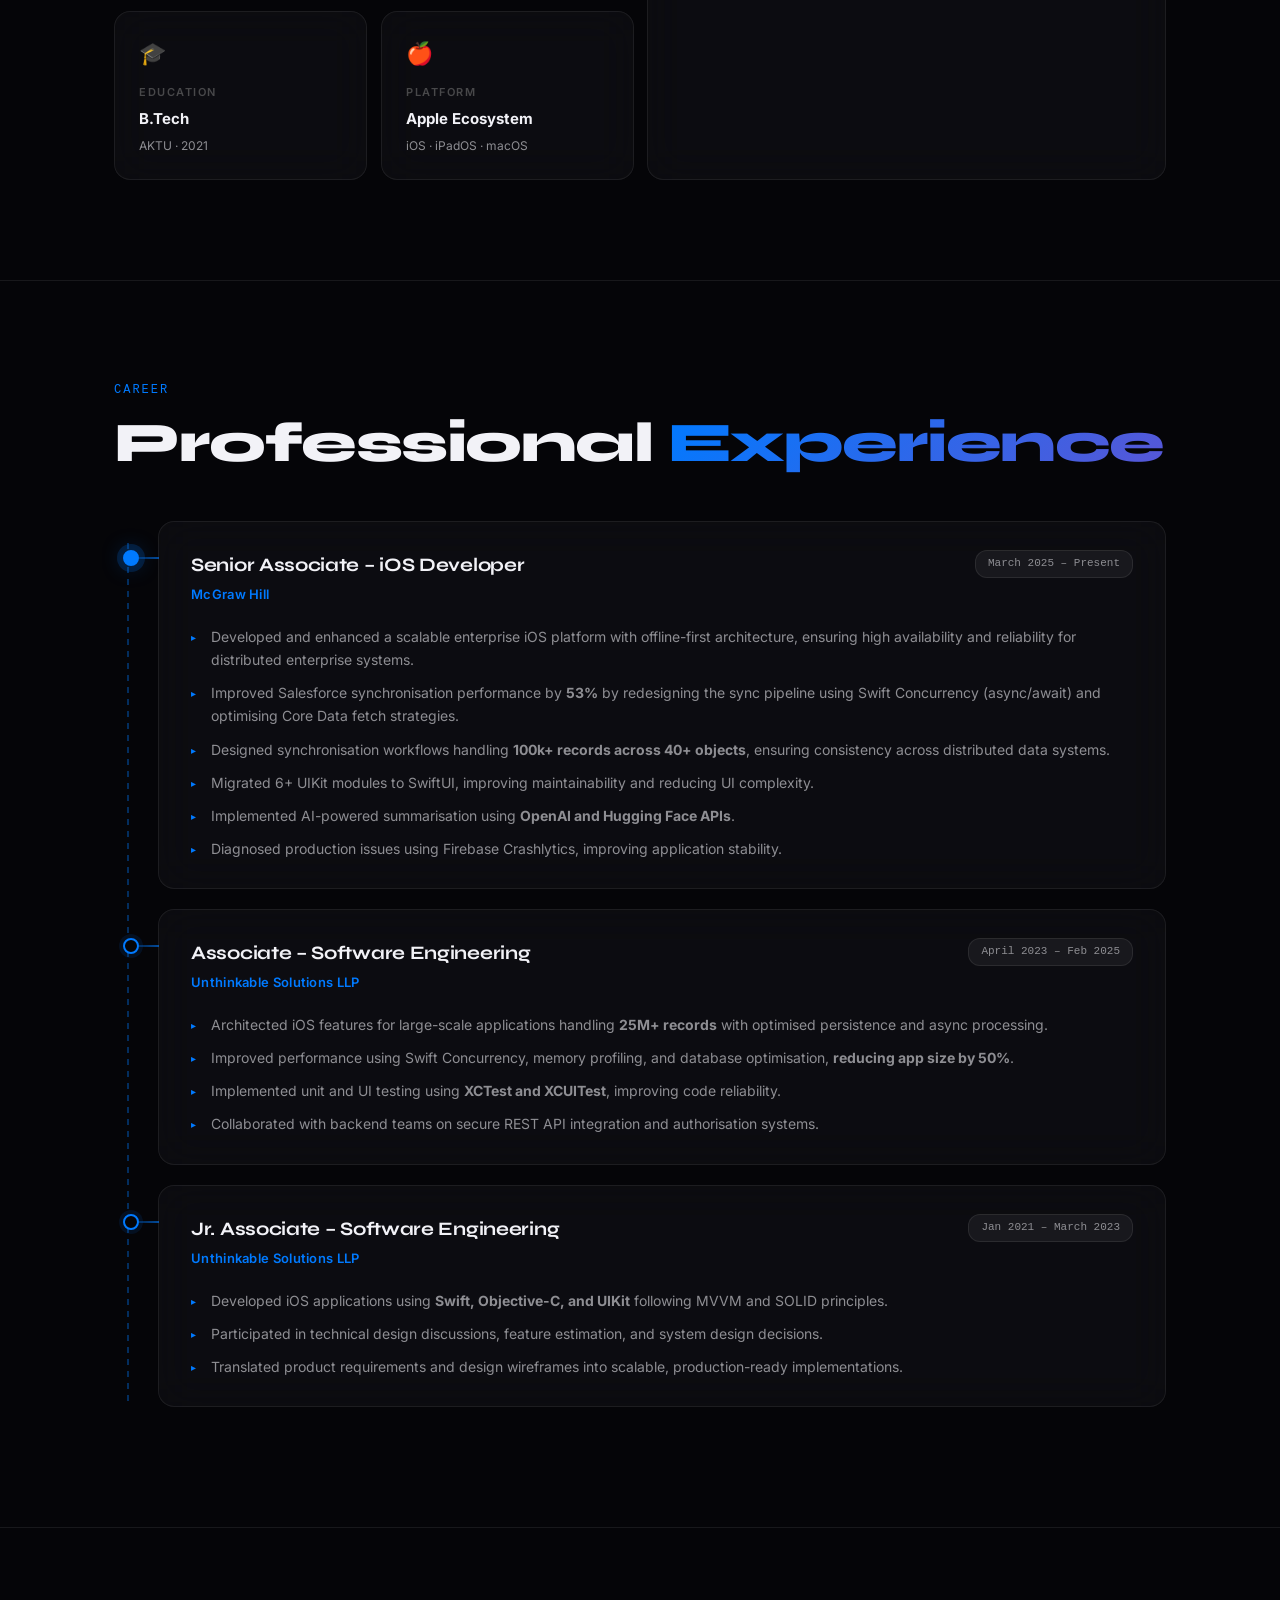
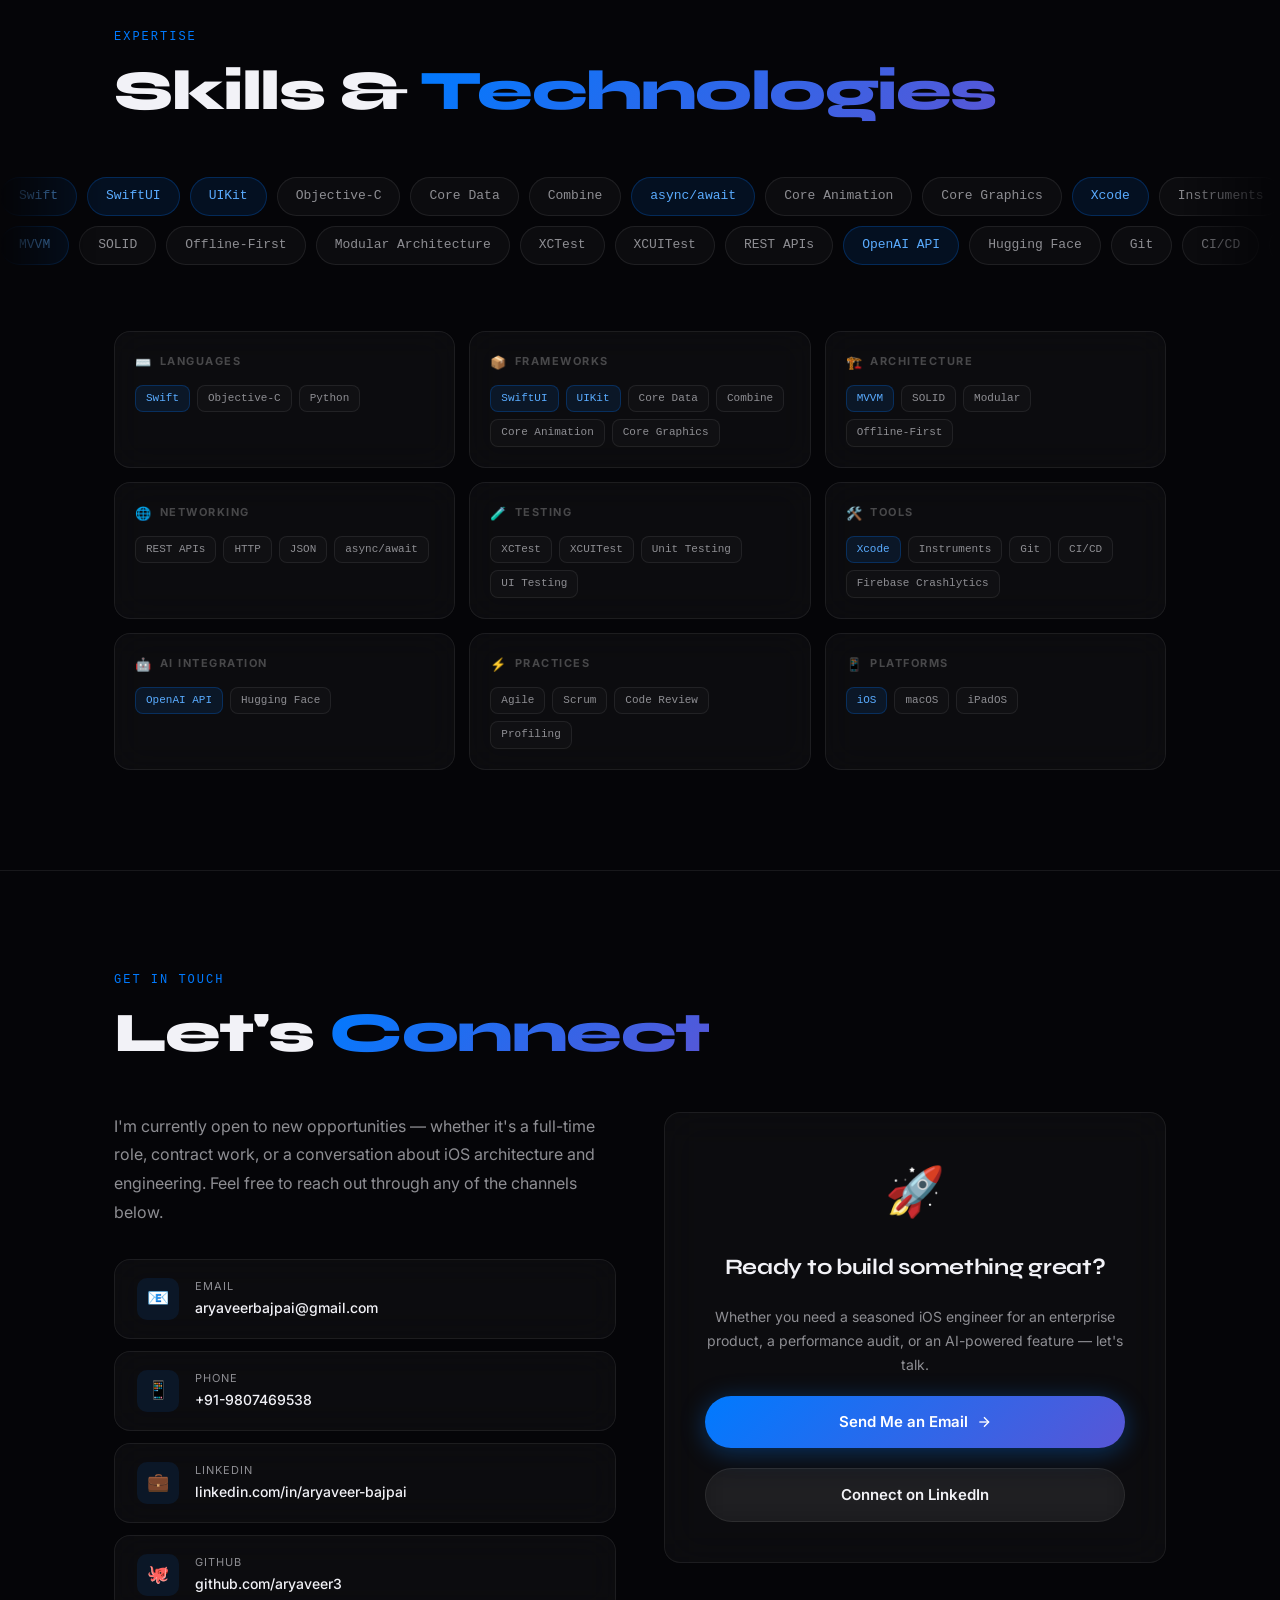
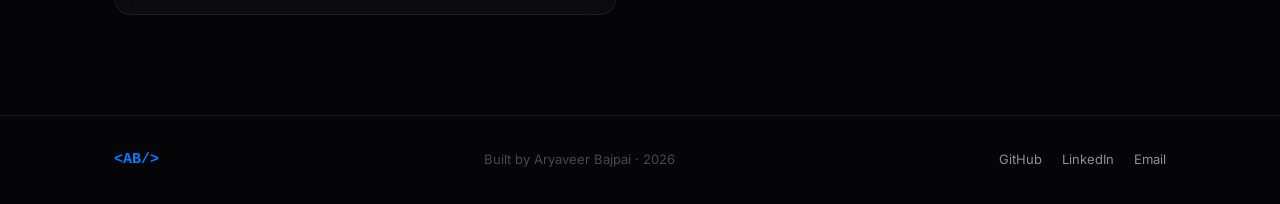
==== commit 473ea8b0: "Redesign portfolio with modern Dribbble-style UI (2025) Complete visual overhaul with cutting-edge d" ====
--- a/index.html
+++ b/index.html
@@ -4,43 +4,43 @@
   <meta charset="UTF-8" />
   <meta name="viewport" content="width=device-width, initial-scale=1.0" />
   <title>Aryaveer Bajpai – Senior iOS Engineer</title>
-  <meta name="description" content="Senior iOS Engineer with 5+ years of experience building scalable, high-performance apps using Swift and SwiftUI." />
+  <meta name="description" content="Senior iOS Engineer with 5+ years building scalable, high-performance apps using Swift and SwiftUI." />
   <meta name="author" content="Aryaveer Bajpai" />
-
-  <!-- Open Graph -->
   <meta property="og:title" content="Aryaveer Bajpai – Senior iOS Engineer" />
   <meta property="og:description" content="Senior iOS Engineer specialising in Swift, SwiftUI, enterprise offline-first architecture, and AI integrations." />
   <meta property="og:type" content="website" />
   <meta property="og:url" content="https://aryaveer3.github.io" />
 
-  <!-- Fonts -->
+  <!-- Fonts: Inter + Syne -->
   <link rel="preconnect" href="https://fonts.googleapis.com" />
   <link rel="preconnect" href="https://fonts.gstatic.com" crossorigin />
-  <link href="https://fonts.googleapis.com/css2?family=Inter:wght@400;500;600;700;800&display=swap" rel="stylesheet" />
+  <link href="https://fonts.googleapis.com/css2?family=Inter:wght@400;500;600;700;800&family=Syne:wght@400..800&display=swap" rel="stylesheet" />
 
   <link rel="stylesheet" href="css/style.css" />
 </head>
 <body>
 
+<!-- Custom cursor -->
+<div id="cursor-dot"></div>
+<div id="cursor-ring"></div>
+
 <!-- ══════════════════════════════════════════
      NAVBAR
 ════════════════════════════════════════════ -->
 <nav id="navbar">
   <a href="#hero" class="nav-logo">&lt;<span>AB</span>/&gt;</a>
-
   <ul class="nav-links">
     <li><a href="#about"      data-section="about">About</a></li>
     <li><a href="#experience" data-section="experience">Experience</a></li>
     <li><a href="#skills"     data-section="skills">Skills</a></li>
     <li><a href="#contact"    data-section="contact" class="nav-cta">Contact</a></li>
   </ul>
-
   <button class="hamburger" id="hamburger" aria-label="Toggle menu">
     <span></span><span></span><span></span>
   </button>
+  <div id="progress-bar"></div>
 </nav>
 
-<!-- Mobile nav -->
 <nav class="mobile-nav" id="mobile-nav">
   <a href="#about">About</a>
   <a href="#experience">Experience</a>
@@ -52,8 +52,13 @@
      HERO
 ════════════════════════════════════════════ -->
 <section id="hero">
+  <!-- Floating code badges -->
+  <div class="code-float">swift async/await</div>
+  <div class="code-float">@MainActor</div>
+  <div class="code-float">ObservableObject</div>
+  <div class="code-float">@Published</div>
+
   <div class="container hero-inner">
-
     <div class="hero-badge reveal">
       <span class="dot"></span>
       Open to opportunities
@@ -80,40 +85,38 @@
 
     <div class="hero-stats reveal">
       <div class="stat-item">
-        <span class="stat-number">5<span>+</span></span>
+        <span class="stat-number counter" data-value="5" data-suffix="+">0<span>+</span></span>
         <span class="stat-label">Years Experience</span>
       </div>
       <div class="stat-item">
-        <span class="stat-number">25M<span>+</span></span>
+        <span class="stat-number counter" data-value="25" data-suffix="M+">0<span>M+</span></span>
         <span class="stat-label">Records Handled</span>
       </div>
       <div class="stat-item">
-        <span class="stat-number">53<span>%</span></span>
+        <span class="stat-number counter" data-value="53" data-suffix="%">0<span>%</span></span>
         <span class="stat-label">Sync Performance Boost</span>
       </div>
       <div class="stat-item">
-        <span class="stat-number">100K<span>+</span></span>
+        <span class="stat-number counter" data-value="100" data-suffix="K+">0<span>K+</span></span>
         <span class="stat-label">Sync Records / Run</span>
       </div>
     </div>
-
   </div>
 </section>
 
 <!-- ══════════════════════════════════════════
-     ABOUT
+     ABOUT – BENTO GRID
 ════════════════════════════════════════════ -->
 <section id="about" class="section">
   <div class="container">
     <span class="section-label reveal">About Me</span>
     <h2 class="section-title reveal">The Engineer <span>Behind the Code</span></h2>
 
-    <div class="about-grid">
-      <div class="about-photo-wrap reveal">
-        <div class="about-photo-placeholder">👨‍💻</div>
-      </div>
-
-      <div class="about-text reveal reveal-delay-1">
+    <div class="bento-grid">
+
+      <!-- Bio card (2×2) -->
+      <div class="bento-card bento-bio reveal">
+        <span class="bento-label">// about</span>
         <p>
           I'm a <strong>Senior iOS Engineer</strong> with over <strong>5 years of experience</strong>
           designing and shipping scalable, enterprise-grade iOS applications using
@@ -123,15 +126,9 @@
         <p>
           Currently at <strong>McGraw Hill</strong>, I architect iOS platforms that stay performant
           and reliable across distributed enterprise environments — from redesigning Salesforce sync
-          pipelines with Swift Concurrency to integrating AI-powered summarisation via OpenAI and
-          Hugging Face APIs. I care deeply about code quality, system design, and delivering
-          experiences that just <em>work</em>.
+          pipelines with Swift Concurrency to integrating AI-powered summarisation via
+          <strong>OpenAI and Hugging Face APIs</strong>.
         </p>
-        <p>
-          I hold a degree from <strong>Dr. A.P.J. Abdul Kalam Technical University</strong>
-          and have been building for Apple platforms since 2021.
-        </p>
-
         <div class="about-links">
           <a href="https://linkedin.com/in/aryaveer-bajpai" target="_blank" rel="noopener" class="about-link">
             <svg viewBox="0 0 24 24" fill="currentColor"><path d="M16 8a6 6 0 0 1 6 6v7h-4v-7a2 2 0 0 0-2-2 2 2 0 0 0-2 2v7h-4v-7a6 6 0 0 1 6-6zM2 9h4v12H2z"/><circle cx="4" cy="4" r="2"/></svg>
@@ -147,12 +144,65 @@
           </a>
         </div>
       </div>
+
+      <!-- Status -->
+      <div class="bento-card bento-status reveal reveal-delay-1">
+        <div class="status-dot-wrap">
+          <div class="status-dot"></div>
+          <span class="status-title">Available</span>
+        </div>
+        <span class="status-sub">Open to new roles</span>
+      </div>
+
+      <!-- Location -->
+      <div class="bento-card bento-avail reveal reveal-delay-2">
+        <span class="bento-card-icon">🌏</span>
+        <span class="bento-card-title">Location</span>
+        <span class="bento-card-value">India</span>
+        <span class="bento-card-sub">Remote / Hybrid</span>
+      </div>
+
+      <!-- Tech stack (2×2) -->
+      <div class="bento-card bento-stack reveal reveal-delay-1">
+        <span class="stack-label">// core stack</span>
+        <div class="stack-pills">
+          <span class="stack-pill accent">Swift</span>
+          <span class="stack-pill accent">SwiftUI</span>
+          <span class="stack-pill accent">UIKit</span>
+          <span class="stack-pill">Core Data</span>
+          <span class="stack-pill">Combine</span>
+          <span class="stack-pill">async/await</span>
+          <span class="stack-pill">MVVM</span>
+          <span class="stack-pill">XCTest</span>
+          <span class="stack-pill">Firebase</span>
+          <span class="stack-pill">OpenAI</span>
+          <span class="stack-pill">Xcode</span>
+          <span class="stack-pill">Git</span>
+        </div>
+      </div>
+
+      <!-- Education -->
+      <div class="bento-card bento-loc reveal">
+        <span class="bento-card-icon">🎓</span>
+        <span class="bento-card-title">Education</span>
+        <span class="bento-card-value">B.Tech</span>
+        <span class="bento-card-sub">AKTU · 2021</span>
+      </div>
+
+      <!-- Platform -->
+      <div class="bento-card bento-degree reveal reveal-delay-1">
+        <span class="bento-card-icon">🍎</span>
+        <span class="bento-card-title">Platform</span>
+        <span class="bento-card-value">Apple Ecosystem</span>
+        <span class="bento-card-sub">iOS · iPadOS · macOS</span>
+      </div>
+
     </div>
   </div>
 </section>
 
 <!-- ══════════════════════════════════════════
-     EXPERIENCE
+     EXPERIENCE – CONNECTED TIMELINE
 ════════════════════════════════════════════ -->
 <section id="experience" class="section">
   <div class="container">
@@ -162,7 +212,9 @@
     <div class="timeline">
 
       <!-- McGraw Hill -->
-      <div class="exp-card reveal">
+      <div class="timeline-slide" data-delay="0">
+        <div class="timeline-node active"></div>
+        <div class="timeline-connector"></div>
         <div class="exp-header">
           <div>
             <div class="exp-role">Senior Associate – iOS Developer</div>
@@ -181,7 +233,9 @@
       </div>
 
       <!-- Unthinkable – Associate -->
-      <div class="exp-card reveal reveal-delay-1">
+      <div class="timeline-slide" data-delay="120">
+        <div class="timeline-node"></div>
+        <div class="timeline-connector"></div>
         <div class="exp-header">
           <div>
             <div class="exp-role">Associate – Software Engineering</div>
@@ -198,7 +252,9 @@
       </div>
 
       <!-- Unthinkable – Jr. Associate -->
-      <div class="exp-card reveal reveal-delay-2">
+      <div class="timeline-slide" data-delay="240">
+        <div class="timeline-node"></div>
+        <div class="timeline-connector"></div>
         <div class="exp-header">
           <div>
             <div class="exp-role">Jr. Associate – Software Engineering</div>
@@ -218,15 +274,77 @@
 </section>
 
 <!-- ══════════════════════════════════════════
-     SKILLS
+     SKILLS – MARQUEE + CATEGORIES
 ════════════════════════════════════════════ -->
 <section id="skills" class="section">
   <div class="container">
     <span class="section-label reveal">Expertise</span>
     <h2 class="section-title reveal">Skills &amp; <span>Technologies</span></h2>
-
-    <div class="skills-grid">
-
+  </div>
+
+  <!-- Marquee rows (full bleed) -->
+  <div class="marquee-wrap">
+    <!-- Row 1 → left -->
+    <div class="marquee-track">
+      <span class="marquee-pill accent">Swift</span>
+      <span class="marquee-pill accent">SwiftUI</span>
+      <span class="marquee-pill accent">UIKit</span>
+      <span class="marquee-pill">Objective-C</span>
+      <span class="marquee-pill">Core Data</span>
+      <span class="marquee-pill">Combine</span>
+      <span class="marquee-pill accent">async/await</span>
+      <span class="marquee-pill">Core Animation</span>
+      <span class="marquee-pill">Core Graphics</span>
+      <span class="marquee-pill accent">Xcode</span>
+      <span class="marquee-pill">Instruments</span>
+      <span class="marquee-pill">Firebase Crashlytics</span>
+      <!-- duplicate for seamless loop -->
+      <span class="marquee-pill accent">Swift</span>
+      <span class="marquee-pill accent">SwiftUI</span>
+      <span class="marquee-pill accent">UIKit</span>
+      <span class="marquee-pill">Objective-C</span>
+      <span class="marquee-pill">Core Data</span>
+      <span class="marquee-pill">Combine</span>
+      <span class="marquee-pill accent">async/await</span>
+      <span class="marquee-pill">Core Animation</span>
+      <span class="marquee-pill">Core Graphics</span>
+      <span class="marquee-pill accent">Xcode</span>
+      <span class="marquee-pill">Instruments</span>
+      <span class="marquee-pill">Firebase Crashlytics</span>
+    </div>
+    <!-- Row 2 ← right -->
+    <div class="marquee-track reverse">
+      <span class="marquee-pill accent">MVVM</span>
+      <span class="marquee-pill">SOLID</span>
+      <span class="marquee-pill">Offline-First</span>
+      <span class="marquee-pill">Modular Architecture</span>
+      <span class="marquee-pill">XCTest</span>
+      <span class="marquee-pill">XCUITest</span>
+      <span class="marquee-pill">REST APIs</span>
+      <span class="marquee-pill accent">OpenAI API</span>
+      <span class="marquee-pill">Hugging Face</span>
+      <span class="marquee-pill">Git</span>
+      <span class="marquee-pill">CI/CD</span>
+      <span class="marquee-pill">Agile / Scrum</span>
+      <!-- duplicate -->
+      <span class="marquee-pill accent">MVVM</span>
+      <span class="marquee-pill">SOLID</span>
+      <span class="marquee-pill">Offline-First</span>
+      <span class="marquee-pill">Modular Architecture</span>
+      <span class="marquee-pill">XCTest</span>
+      <span class="marquee-pill">XCUITest</span>
+      <span class="marquee-pill">REST APIs</span>
+      <span class="marquee-pill accent">OpenAI API</span>
+      <span class="marquee-pill">Hugging Face</span>
+      <span class="marquee-pill">Git</span>
+      <span class="marquee-pill">CI/CD</span>
+      <span class="marquee-pill">Agile / Scrum</span>
+    </div>
+  </div>
+
+  <!-- Category grid -->
+  <div class="container">
+    <div class="skills-categories">
       <div class="skill-category reveal">
         <div class="skill-cat-label"><span class="cat-icon">⌨️</span> Languages</div>
         <div class="skill-tags">
@@ -235,7 +353,6 @@
           <span class="skill-tag">Python</span>
         </div>
       </div>
-
       <div class="skill-category reveal reveal-delay-1">
         <div class="skill-cat-label"><span class="cat-icon">📦</span> Frameworks</div>
         <div class="skill-tags">
@@ -247,28 +364,24 @@
           <span class="skill-tag">Core Graphics</span>
         </div>
       </div>
-
       <div class="skill-category reveal reveal-delay-2">
         <div class="skill-cat-label"><span class="cat-icon">🏗️</span> Architecture</div>
         <div class="skill-tags">
           <span class="skill-tag primary">MVVM</span>
           <span class="skill-tag">SOLID</span>
-          <span class="skill-tag">Modular Architecture</span>
+          <span class="skill-tag">Modular</span>
           <span class="skill-tag">Offline-First</span>
-          <span class="skill-tag">Scalable Systems</span>
-        </div>
-      </div>
-
+        </div>
+      </div>
       <div class="skill-category reveal">
         <div class="skill-cat-label"><span class="cat-icon">🌐</span> Networking</div>
         <div class="skill-tags">
           <span class="skill-tag">REST APIs</span>
-          <span class="skill-tag">HTTP Protocols</span>
+          <span class="skill-tag">HTTP</span>
           <span class="skill-tag">JSON</span>
-          <span class="skill-tag">Swift Concurrency</span>
-        </div>
-      </div>
-
+          <span class="skill-tag">async/await</span>
+        </div>
+      </div>
       <div class="skill-category reveal reveal-delay-1">
         <div class="skill-cat-label"><span class="cat-icon">🧪</span> Testing</div>
         <div class="skill-tags">
@@ -278,7 +391,6 @@
           <span class="skill-tag">UI Testing</span>
         </div>
       </div>
-
       <div class="skill-category reveal reveal-delay-2">
         <div class="skill-cat-label"><span class="cat-icon">🛠️</span> Tools</div>
         <div class="skill-tags">
@@ -289,7 +401,6 @@
           <span class="skill-tag">Firebase Crashlytics</span>
         </div>
       </div>
-
       <div class="skill-category reveal">
         <div class="skill-cat-label"><span class="cat-icon">🤖</span> AI Integration</div>
         <div class="skill-tags">
@@ -297,17 +408,15 @@
           <span class="skill-tag">Hugging Face</span>
         </div>
       </div>
-
       <div class="skill-category reveal reveal-delay-1">
         <div class="skill-cat-label"><span class="cat-icon">⚡</span> Practices</div>
         <div class="skill-tags">
           <span class="skill-tag">Agile</span>
           <span class="skill-tag">Scrum</span>
           <span class="skill-tag">Code Review</span>
-          <span class="skill-tag">Performance Profiling</span>
-        </div>
-      </div>
-
+          <span class="skill-tag">Profiling</span>
+        </div>
+      </div>
       <div class="skill-category reveal reveal-delay-2">
         <div class="skill-cat-label"><span class="cat-icon">📱</span> Platforms</div>
         <div class="skill-tags">
@@ -316,7 +425,6 @@
           <span class="skill-tag">iPadOS</span>
         </div>
       </div>
-
     </div>
   </div>
 </section>
@@ -336,9 +444,7 @@
           contract work, or a conversation about iOS architecture and engineering.
           Feel free to reach out through any of the channels below.
         </p>
-
         <div class="contact-cards">
-
           <a href="mailto:aryaveerbajpai@gmail.com" class="contact-card">
             <div class="contact-icon">📧</div>
             <div class="contact-info">
@@ -346,7 +452,6 @@
               <span class="contact-value">aryaveerbajpai@gmail.com</span>
             </div>
           </a>
-
           <a href="tel:+919807469538" class="contact-card">
             <div class="contact-icon">📱</div>
             <div class="contact-info">
@@ -354,7 +459,6 @@
               <span class="contact-value">+91-9807469538</span>
             </div>
           </a>
-
           <a href="https://linkedin.com/in/aryaveer-bajpai" target="_blank" rel="noopener" class="contact-card">
             <div class="contact-icon">💼</div>
             <div class="contact-info">
@@ -362,7 +466,6 @@
               <span class="contact-value">linkedin.com/in/aryaveer-bajpai</span>
             </div>
           </a>
-
           <a href="https://github.com/aryaveer3" target="_blank" rel="noopener" class="contact-card">
             <div class="contact-icon">🐙</div>
             <div class="contact-info">
@@ -370,7 +473,6 @@
               <span class="contact-value">github.com/aryaveer3</span>
             </div>
           </a>
-
         </div>
       </div>
 
@@ -389,7 +491,6 @@
           Connect on LinkedIn
         </a>
       </div>
-
     </div>
   </div>
 </section>
--- a/css/style.css
+++ b/css/style.css
@@ -1,28 +1,31 @@
 /* ============================================================
    Aryaveer Bajpai – iOS Developer Portfolio
-   iOS-inspired dark theme
+   2025 Dribbble-style: Aurora · Glassmorphism · Bento · Syne
    ============================================================ */
 
 /* ── Reset & Base ─────────────────────────────────────────── */
 *, *::before, *::after { box-sizing: border-box; margin: 0; padding: 0; }
 
 :root {
-  --bg:        #0a0a0f;
-  --surface:   #1c1c1e;
-  --surface2:  #2c2c2e;
-  --accent:    #007AFF;
-  --accent-glow: rgba(0, 122, 255, 0.25);
-  --green:     #30D158;
-  --red:       #FF453A;
-  --text:      #F2F2F7;
-  --text-2:    #8E8E93;
-  --text-3:    #48484a;
-  --border:    rgba(255,255,255,0.08);
-  --radius:    12px;
-  --radius-sm: 8px;
-  --font:      'Inter', -apple-system, BlinkMacSystemFont, 'Segoe UI', sans-serif;
-  --mono:      'SF Mono', 'Fira Code', 'Cascadia Code', monospace;
-  --transition: 0.3s cubic-bezier(0.4, 0, 0.2, 1);
+  --bg:            #050508;
+  --surface:       #0d0d12;
+  --surface2:      #161620;
+  --accent:        #007AFF;
+  --purple:        #5856D6;
+  --green:         #30D158;
+  --accent-glow:   rgba(0,122,255,0.25);
+  --red:           #FF453A;
+  --text:          #F2F2F7;
+  --text-2:        #8E8E93;
+  --text-3:        #48484a;
+  --border:        rgba(255,255,255,0.08);
+  --border-2:      rgba(255,255,255,0.12);
+  --radius:        16px;
+  --radius-sm:     10px;
+  --font:          'Inter', -apple-system, BlinkMacSystemFont, 'Segoe UI', sans-serif;
+  --font-display:  'Syne', 'Inter', sans-serif;
+  --mono:          'SF Mono', 'Fira Code', 'Cascadia Code', monospace;
+  --transition:    0.3s cubic-bezier(0.4, 0, 0.2, 1);
 }
 
 html { scroll-behavior: smooth; }
@@ -33,6 +36,14 @@
   color: var(--text);
   line-height: 1.6;
   -webkit-font-smoothing: antialiased;
+  position: relative;
+  overflow-x: hidden;
+  cursor: none;
+}
+
+/* Restore cursor on touch devices */
+@media (hover: none) {
+  body { cursor: auto; }
 }
 
 a { color: inherit; text-decoration: none; }
@@ -40,16 +51,93 @@
 ul { list-style: none; }
 
 /* ── Scrollbar ────────────────────────────────────────────── */
-::-webkit-scrollbar { width: 6px; }
+::-webkit-scrollbar { width: 5px; }
 ::-webkit-scrollbar-track { background: var(--bg); }
 ::-webkit-scrollbar-thumb { background: var(--surface2); border-radius: 3px; }
+
+/* ── Aurora Mesh Gradient ─────────────────────────────────── */
+body::before {
+  content: '';
+  position: fixed;
+  inset: 0;
+  z-index: 0;
+  pointer-events: none;
+  will-change: transform;
+  background:
+    radial-gradient(ellipse 80vw 60vh at 10% 20%,  rgba(0,122,255,0.10)  0%, transparent 65%),
+    radial-gradient(ellipse 60vw 50vh at 80% 10%,  rgba(88,86,214,0.09)  0%, transparent 60%),
+    radial-gradient(ellipse 70vw 55vh at 50% 85%,  rgba(48,209,88,0.07)  0%, transparent 60%),
+    radial-gradient(ellipse 50vw 40vh at 90% 60%,  rgba(0,122,255,0.08)  0%, transparent 55%),
+    radial-gradient(ellipse 40vw 35vh at 20% 70%,  rgba(88,86,214,0.08)  0%, transparent 55%);
+  animation: aurora-drift 20s ease-in-out infinite alternate;
+}
+@keyframes aurora-drift {
+  0%   { transform: translate(0px,   0px)   scale(1);    }
+  33%  { transform: translate(30px, -20px)  scale(1.03); }
+  66%  { transform: translate(-20px, 30px)  scale(0.97); }
+  100% { transform: translate(15px, -15px)  scale(1.02); }
+}
+
+/* ── Noise Texture ────────────────────────────────────────── */
+body::after {
+  content: '';
+  position: fixed;
+  inset: 0;
+  z-index: 1;
+  pointer-events: none;
+  opacity: 0.035;
+  background-image: url("data:image/svg+xml,%3Csvg xmlns='http://www.w3.org/2000/svg' width='300' height='300'%3E%3Cfilter id='n'%3E%3CfeTurbulence type='fractalNoise' baseFrequency='0.85' numOctaves='4' stitchTiles='stitch'/%3E%3C/filter%3E%3Crect width='300' height='300' filter='url(%23n)' opacity='1'/%3E%3C/svg%3E");
+  background-repeat: repeat;
+  background-size: 300px 300px;
+}
+
+/* All content above overlays */
+section, footer, nav { position: relative; z-index: 2; }
+
+/* ── Custom Cursor ────────────────────────────────────────── */
+@media (hover: none) {
+  #cursor-dot, #cursor-ring { display: none; }
+}
+#cursor-dot {
+  position: fixed;
+  width: 8px; height: 8px;
+  background: var(--accent);
+  border-radius: 50%;
+  pointer-events: none;
+  z-index: 9999;
+  top: 0; left: 0;
+  transform: translate(-50%, -50%);
+  transition: width 0.2s ease, height 0.2s ease, background 0.2s ease;
+  mix-blend-mode: normal;
+}
+#cursor-ring {
+  position: fixed;
+  width: 40px; height: 40px;
+  border: 1.5px solid rgba(0,122,255,0.45);
+  border-radius: 50%;
+  pointer-events: none;
+  z-index: 9998;
+  top: 0; left: 0;
+  transform: translate(-50%, -50%);
+  transition: width 0.3s ease, height 0.3s ease, border-color 0.3s ease, opacity 0.3s ease;
+}
+body.cursor-hover #cursor-dot {
+  width: 40px; height: 40px;
+  background: rgba(0,122,255,0.12);
+  border: 1.5px solid rgba(0,122,255,0.45);
+}
+body.cursor-hover #cursor-ring {
+  width: 8px; height: 8px;
+  opacity: 0;
+}
 
 /* ── Utility ──────────────────────────────────────────────── */
 .container { max-width: 1100px; margin: 0 auto; padding: 0 24px; }
 .section { padding: 100px 0; }
+
 .section-label {
   font-family: var(--mono);
-  font-size: 13px;
+  font-size: 12px;
   color: var(--accent);
   letter-spacing: 2px;
   text-transform: uppercase;
@@ -57,19 +145,26 @@
   display: block;
 }
 .section-title {
-  font-size: clamp(28px, 4vw, 40px);
-  font-weight: 700;
+  font-family: var(--font-display);
+  font-size: clamp(32px, 5vw, 56px);
+  font-weight: 800;
   color: var(--text);
   margin-bottom: 48px;
-  letter-spacing: -0.5px;
-}
-.section-title span { color: var(--accent); }
+  letter-spacing: -1.5px;
+  line-height: 1.1;
+}
+.section-title span {
+  background: linear-gradient(135deg, #007AFF, #5856D6);
+  -webkit-background-clip: text;
+  -webkit-text-fill-color: transparent;
+  background-clip: text;
+}
 
 /* Scroll reveal */
 .reveal {
   opacity: 0;
   transform: translateY(32px);
-  transition: opacity 0.7s var(--transition), transform 0.7s var(--transition);
+  transition: opacity 0.7s ease, transform 0.7s ease;
 }
 .reveal.visible { opacity: 1; transform: none; }
 .reveal-delay-1 { transition-delay: 0.1s; }
@@ -88,12 +183,23 @@
   justify-content: space-between;
   transition: background var(--transition), backdrop-filter var(--transition), border-color var(--transition);
   border-bottom: 1px solid transparent;
+  overflow: hidden;
 }
 #navbar.scrolled {
-  background: rgba(10, 10, 15, 0.85);
-  backdrop-filter: blur(20px);
-  -webkit-backdrop-filter: blur(20px);
+  background: rgba(5,5,8,0.82);
+  backdrop-filter: blur(24px) saturate(200%);
+  -webkit-backdrop-filter: blur(24px) saturate(200%);
   border-color: var(--border);
+}
+#progress-bar {
+  position: absolute;
+  bottom: 0; left: 0;
+  height: 2px;
+  width: 0%;
+  background: linear-gradient(to right, var(--accent), var(--purple));
+  border-radius: 0 1px 1px 0;
+  transition: width 0.1s linear;
+  z-index: 101;
 }
 .nav-logo {
   font-family: var(--mono);
@@ -101,6 +207,7 @@
   font-weight: 700;
   color: var(--accent);
   letter-spacing: -0.5px;
+  cursor: pointer;
 }
 .nav-logo span { color: var(--text-2); }
 .nav-links { display: flex; gap: 32px; align-items: center; }
@@ -110,13 +217,14 @@
   color: var(--text-2);
   transition: color var(--transition);
   position: relative;
+  cursor: pointer;
 }
 .nav-links a::after {
   content: '';
   position: absolute;
   bottom: -4px; left: 0; right: 0;
   height: 2px;
-  background: var(--accent);
+  background: linear-gradient(to right, var(--accent), var(--purple));
   border-radius: 1px;
   transform: scaleX(0);
   transition: transform var(--transition);
@@ -124,16 +232,14 @@
 .nav-links a:hover, .nav-links a.active { color: var(--text); }
 .nav-links a:hover::after, .nav-links a.active::after { transform: scaleX(1); }
 .nav-cta {
-  background: var(--accent);
+  background: var(--accent) !important;
   color: #fff !important;
-  padding: 8px 18px;
-  border-radius: 20px;
+  padding: 8px 18px !important;
+  border-radius: 20px !important;
   font-size: 13px !important;
   font-weight: 600 !important;
-  transition: opacity var(--transition) !important;
 }
 .nav-cta::after { display: none !important; }
-.nav-cta:hover { opacity: 0.85 !important; }
 
 /* Hamburger */
 .hamburger {
@@ -147,8 +253,7 @@
 }
 .hamburger span {
   display: block;
-  width: 22px;
-  height: 2px;
+  width: 22px; height: 2px;
   background: var(--text);
   border-radius: 1px;
   transition: var(--transition);
@@ -162,9 +267,9 @@
   display: none;
   position: fixed;
   top: 64px; left: 0; right: 0;
-  background: rgba(10, 10, 15, 0.97);
-  backdrop-filter: blur(20px);
-  -webkit-backdrop-filter: blur(20px);
+  background: rgba(5,5,8,0.97);
+  backdrop-filter: blur(24px);
+  -webkit-backdrop-filter: blur(24px);
   padding: 24px;
   flex-direction: column;
   gap: 24px;
@@ -172,12 +277,7 @@
   z-index: 99;
 }
 .mobile-nav.open { display: flex; }
-.mobile-nav a {
-  font-size: 16px;
-  font-weight: 500;
-  color: var(--text-2);
-  transition: color var(--transition);
-}
+.mobile-nav a { font-size: 16px; font-weight: 500; color: var(--text-2); transition: color var(--transition); cursor: pointer; }
 .mobile-nav a:hover { color: var(--text); }
 
 /* ── Hero ─────────────────────────────────────────────────── */
@@ -185,35 +285,46 @@
   min-height: 100vh;
   display: flex;
   align-items: center;
-  padding: 100px 0 60px;
+  padding: 120px 0 80px;
   position: relative;
   overflow: hidden;
 }
-#hero::before {
-  content: '';
+.hero-inner { position: relative; z-index: 1; }
+
+/* Floating code badges */
+.code-float {
   position: absolute;
-  top: -200px; right: -200px;
-  width: 600px; height: 600px;
-  background: radial-gradient(circle, rgba(0,122,255,0.12) 0%, transparent 70%);
-  border-radius: 50%;
+  font-family: var(--mono);
+  font-size: 12px;
+  color: var(--accent);
+  padding: 6px 14px;
+  border-radius: 20px;
+  background: rgba(0,122,255,0.08);
+  border: 1px solid rgba(0,122,255,0.18);
+  backdrop-filter: blur(12px);
+  -webkit-backdrop-filter: blur(12px);
   pointer-events: none;
-}
-#hero::after {
-  content: '';
-  position: absolute;
-  bottom: -100px; left: -100px;
-  width: 400px; height: 400px;
-  background: radial-gradient(circle, rgba(48,209,88,0.07) 0%, transparent 70%);
-  border-radius: 50%;
-  pointer-events: none;
-}
-.hero-inner { position: relative; z-index: 1; }
+  white-space: nowrap;
+  animation: float 7s ease-in-out infinite;
+  z-index: 0;
+}
+.code-float:nth-child(1) { top: 18%; right: 6%;  animation-delay: 0s;    animation-duration: 7s;   }
+.code-float:nth-child(2) { top: 36%; right: 2%;  animation-delay: 1.5s;  animation-duration: 6s;   }
+.code-float:nth-child(3) { top: 55%; right: 9%;  animation-delay: 3s;    animation-duration: 8s;   }
+.code-float:nth-child(4) { top: 73%; right: 4%;  animation-delay: 0.8s;  animation-duration: 6.5s; }
+@keyframes float {
+  0%, 100% { transform: translateY(0px)   rotate(-1deg);  }
+  33%       { transform: translateY(-14px) rotate(1deg);   }
+  66%       { transform: translateY(-7px)  rotate(-0.5deg);}
+}
+@media (max-width: 768px) { .code-float { display: none; } }
+
 .hero-badge {
   display: inline-flex;
   align-items: center;
   gap: 8px;
-  background: rgba(48, 209, 88, 0.1);
-  border: 1px solid rgba(48, 209, 88, 0.2);
+  background: rgba(48,209,88,0.08);
+  border: 1px solid rgba(48,209,88,0.2);
   border-radius: 20px;
   padding: 6px 14px;
   font-size: 13px;
@@ -229,44 +340,54 @@
 }
 @keyframes pulse-green {
   0%, 100% { box-shadow: 0 0 0 0 rgba(48,209,88,0.4); }
-  50% { box-shadow: 0 0 0 6px rgba(48,209,88,0); }
-}
+  50%       { box-shadow: 0 0 0 6px rgba(48,209,88,0);  }
+}
+
 .hero-name {
-  font-size: clamp(40px, 7vw, 80px);
+  font-family: var(--font-display);
+  font-size: clamp(60px, 11vw, 130px);
   font-weight: 800;
-  letter-spacing: -2px;
-  line-height: 1.05;
-  margin-bottom: 16px;
-  background: linear-gradient(135deg, var(--text) 0%, rgba(242,242,247,0.7) 100%);
+  letter-spacing: -4px;
+  line-height: 0.93;
+  margin-bottom: 20px;
+  background: linear-gradient(135deg, #007AFF 0%, #5856D6 55%, #007AFF 100%);
+  background-size: 200% auto;
   -webkit-background-clip: text;
   -webkit-text-fill-color: transparent;
   background-clip: text;
-}
+  animation: gradient-shift 6s linear infinite;
+}
+@keyframes gradient-shift {
+  0%   { background-position: 0%   center; }
+  100% { background-position: 200% center; }
+}
+
 .hero-role {
   font-family: var(--mono);
-  font-size: clamp(16px, 2.5vw, 22px);
+  font-size: clamp(15px, 2.2vw, 21px);
   color: var(--accent);
   margin-bottom: 20px;
-  min-height: 1.4em;
+  min-height: 1.5em;
 }
 .cursor {
   display: inline-block;
-  width: 2px;
-  height: 1em;
+  width: 2px; height: 1em;
   background: var(--accent);
   margin-left: 2px;
   vertical-align: middle;
   animation: blink 1s step-end infinite;
 }
 @keyframes blink { 50% { opacity: 0; } }
+
 .hero-tagline {
-  font-size: clamp(15px, 2vw, 18px);
+  font-size: clamp(15px, 1.8vw, 18px);
   color: var(--text-2);
   max-width: 520px;
   margin-bottom: 40px;
-  line-height: 1.7;
+  line-height: 1.75;
 }
 .hero-cta { display: flex; gap: 16px; flex-wrap: wrap; }
+
 .btn {
   display: inline-flex;
   align-items: center;
@@ -276,28 +397,24 @@
   font-size: 15px;
   font-weight: 600;
   cursor: pointer;
-  transition: var(--transition);
+  transition: box-shadow var(--transition), opacity var(--transition);
   border: none;
+  position: relative;
 }
 .btn-primary {
-  background: var(--accent);
+  background: linear-gradient(135deg, var(--accent), var(--purple));
   color: #fff;
   box-shadow: 0 4px 24px rgba(0,122,255,0.35);
 }
-.btn-primary:hover {
-  transform: translateY(-2px);
-  box-shadow: 0 8px 32px rgba(0,122,255,0.5);
-}
+.btn-primary:hover { box-shadow: 0 8px 36px rgba(0,122,255,0.55); }
 .btn-ghost {
-  background: transparent;
+  background: rgba(255,255,255,0.05);
   color: var(--text);
   border: 1px solid var(--border);
-}
-.btn-ghost:hover {
-  background: var(--surface);
-  border-color: rgba(255,255,255,0.15);
-  transform: translateY(-2px);
-}
+  backdrop-filter: blur(12px);
+}
+.btn-ghost:hover { background: rgba(255,255,255,0.09); border-color: var(--border-2); }
+
 .hero-stats {
   display: flex;
   gap: 40px;
@@ -308,188 +425,303 @@
 }
 .stat-item { display: flex; flex-direction: column; }
 .stat-number {
-  font-size: 28px;
+  font-family: var(--font-display);
+  font-size: 30px;
   font-weight: 800;
   color: var(--text);
   letter-spacing: -1px;
   line-height: 1;
 }
 .stat-number span { color: var(--accent); }
-.stat-label { font-size: 12px; color: var(--text-2); margin-top: 4px; text-transform: uppercase; letter-spacing: 0.5px; }
-
-/* ── About ────────────────────────────────────────────────── */
-#about { background: var(--surface); border-top: 1px solid var(--border); border-bottom: 1px solid var(--border); }
-.about-grid {
+.stat-label { font-size: 11px; color: var(--text-2); margin-top: 5px; text-transform: uppercase; letter-spacing: 0.5px; }
+
+/* ── About – Bento Grid ───────────────────────────────────── */
+#about {
+  background: transparent;
+  border-top: 1px solid var(--border);
+  border-bottom: 1px solid var(--border);
+}
+
+.bento-grid {
   display: grid;
-  grid-template-columns: 280px 1fr;
-  gap: 64px;
-  align-items: start;
-}
-.about-photo-wrap {
+  grid-template-columns: repeat(4, 1fr);
+  gap: 14px;
+  grid-template-areas:
+    "bio    bio    status avail"
+    "bio    bio    stack  stack"
+    "loc    degree stack  stack";
+}
+
+.bento-card {
+  background: rgba(255,255,255,0.03);
+  backdrop-filter: blur(20px) saturate(180%);
+  -webkit-backdrop-filter: blur(20px) saturate(180%);
+  border: 1px solid rgba(255,255,255,0.07);
+  border-radius: var(--radius);
+  padding: 24px;
+  transition: transform 0.6s cubic-bezier(0.23,1,0.32,1), box-shadow 0.3s ease, border-color 0.3s ease;
+  transform-style: preserve-3d;
+  will-change: transform;
+}
+.bento-card:hover { border-color: rgba(255,255,255,0.13); box-shadow: 0 16px 48px rgba(0,0,0,0.5); }
+.bento-card.tilting { transition: transform 0.08s ease-out; }
+
+.bento-bio    { grid-area: bio; }
+.bento-status { grid-area: status; }
+.bento-avail  { grid-area: avail; }
+.bento-stack  { grid-area: stack; }
+.bento-loc    { grid-area: loc; }
+.bento-degree { grid-area: degree; }
+
+.bento-label {
+  font-family: var(--mono);
+  font-size: 11px;
+  color: var(--accent);
+  letter-spacing: 2px;
+  text-transform: uppercase;
+  margin-bottom: 16px;
+  display: block;
+}
+.bento-bio p { font-size: 14px; color: var(--text-2); line-height: 1.8; margin-bottom: 14px; }
+.bento-bio p strong { color: var(--text); font-weight: 600; }
+
+.bento-status {
+  display: flex; flex-direction: column;
+  justify-content: center; gap: 8px;
+}
+.status-dot-wrap { display: flex; align-items: center; gap: 8px; }
+.status-dot {
+  width: 10px; height: 10px;
+  background: var(--green);
+  border-radius: 50%;
+  animation: pulse-green 2s infinite;
+}
+.status-title { font-size: 14px; font-weight: 700; color: var(--green); }
+.status-sub   { font-size: 12px; color: var(--text-3); }
+
+.bento-avail, .bento-loc, .bento-degree {
+  display: flex; flex-direction: column;
+  gap: 5px; justify-content: center;
+}
+.bento-card-icon  { font-size: 22px; margin-bottom: 8px; display: block; }
+.bento-card-title { font-size: 11px; font-weight: 600; text-transform: uppercase; letter-spacing: 1.5px; color: var(--text-3); }
+.bento-card-value { font-size: 15px; font-weight: 700; color: var(--text); }
+.bento-card-sub   { font-size: 12px; color: var(--text-2); }
+
+.stack-label { font-family: var(--mono); font-size: 11px; color: var(--text-3); text-transform: uppercase; letter-spacing: 1.5px; margin-bottom: 14px; display: block; }
+.stack-pills { display: flex; flex-wrap: wrap; gap: 7px; }
+.stack-pill {
+  font-family: var(--mono);
+  font-size: 12px; font-weight: 500;
+  padding: 5px 12px; border-radius: 20px;
+  border: 1px solid rgba(255,255,255,0.07);
+  color: var(--text-2);
+  background: rgba(255,255,255,0.03);
+  transition: border-color 0.2s, color 0.2s;
+  cursor: default;
+}
+.stack-pill:hover { border-color: rgba(0,122,255,0.35); color: #5aacff; }
+.stack-pill.accent { background: rgba(0,122,255,0.10); border-color: rgba(0,122,255,0.25); color: #5aacff; }
+
+.about-links { display: flex; gap: 10px; margin-top: 20px; flex-wrap: wrap; }
+.about-link {
+  display: inline-flex; align-items: center; gap: 7px;
+  font-size: 13px; font-weight: 500; color: var(--accent);
+  border: 1px solid rgba(0,122,255,0.2); border-radius: 20px;
+  padding: 7px 14px; transition: var(--transition); cursor: pointer;
+}
+.about-link:hover { background: rgba(0,122,255,0.1); border-color: var(--accent); }
+.about-link svg { width: 13px; height: 13px; }
+
+/* Bento responsive */
+@media (max-width: 900px) {
+  .bento-grid {
+    grid-template-columns: repeat(2, 1fr);
+    grid-template-areas:
+      "bio    bio"
+      "status avail"
+      "stack  stack"
+      "loc    degree";
+  }
+}
+@media (max-width: 500px) {
+  .bento-grid {
+    grid-template-columns: 1fr;
+    grid-template-areas: "bio" "status" "avail" "stack" "loc" "degree";
+  }
+}
+
+/* ── Experience – Connected Timeline ──────────────────────── */
+.timeline {
   position: relative;
-  border-radius: var(--radius);
-  overflow: hidden;
-}
-.about-photo-wrap::before {
+  display: flex;
+  flex-direction: column;
+  gap: 0;
+  padding-left: 44px;
+}
+/* Dotted vertical line */
+.timeline::before {
   content: '';
   position: absolute;
-  inset: -1px;
-  border-radius: calc(var(--radius) + 1px);
-  background: linear-gradient(135deg, var(--accent), transparent 60%);
-  z-index: -1;
-}
-.about-photo {
-  width: 100%;
-  aspect-ratio: 1;
-  object-fit: cover;
-  border-radius: var(--radius);
-  display: block;
-}
-.about-photo-placeholder {
-  width: 100%;
-  aspect-ratio: 1;
-  background: var(--surface2);
-  border-radius: var(--radius);
-  display: flex;
-  align-items: center;
-  justify-content: center;
-  font-size: 64px;
-}
-.about-text p {
-  font-size: 16px;
-  color: var(--text-2);
-  line-height: 1.8;
-  margin-bottom: 20px;
-}
-.about-text p strong { color: var(--text); font-weight: 600; }
-.about-links { display: flex; gap: 16px; margin-top: 28px; flex-wrap: wrap; }
-.about-link {
-  display: inline-flex;
-  align-items: center;
-  gap: 8px;
-  font-size: 14px;
-  font-weight: 500;
-  color: var(--accent);
-  border: 1px solid rgba(0,122,255,0.25);
-  border-radius: 20px;
-  padding: 8px 16px;
-  transition: var(--transition);
-}
-.about-link:hover { background: rgba(0,122,255,0.1); border-color: var(--accent); }
-.about-link svg { width: 14px; height: 14px; }
-
-/* ── Experience ───────────────────────────────────────────── */
-.timeline { display: flex; flex-direction: column; gap: 24px; }
-.exp-card {
-  background: var(--surface);
-  border: 1px solid var(--border);
-  border-left: 3px solid var(--accent);
+  left: 13px; top: 22px; bottom: 22px;
+  width: 2px;
+  background: repeating-linear-gradient(
+    to bottom,
+    rgba(0,122,255,0.35) 0px, rgba(0,122,255,0.35) 6px,
+    transparent 6px, transparent 12px
+  );
+}
+
+/* Timeline node (circle) */
+.timeline-node {
+  position: absolute;
+  left: -36px; top: 28px;
+  width: 16px; height: 16px;
+  border-radius: 50%;
+  background: var(--bg);
+  border: 2px solid var(--accent);
+  box-shadow: 0 0 0 4px rgba(0,122,255,0.10);
+  z-index: 1;
+  transition: box-shadow 0.3s ease;
+}
+.timeline-node.active {
+  background: var(--accent);
+  box-shadow: 0 0 0 6px rgba(0,122,255,0.18), 0 0 22px rgba(0,122,255,0.4);
+}
+/* Horizontal connector */
+.timeline-connector {
+  position: absolute;
+  left: -20px; top: 35px;
+  width: 20px; height: 2px;
+  background: linear-gradient(to right, rgba(0,122,255,0.3), rgba(0,122,255,0.6));
+}
+
+/* Timeline slide-in cards */
+.timeline-slide {
+  position: relative;
+  background: rgba(255,255,255,0.03);
+  backdrop-filter: blur(20px) saturate(180%);
+  -webkit-backdrop-filter: blur(20px) saturate(180%);
+  border: 1px solid rgba(255,255,255,0.07);
   border-radius: var(--radius);
   padding: 28px 32px;
-  transition: var(--transition);
+  margin-bottom: 20px;
+  opacity: 0;
+  transform: translateX(30px);
+  transition: opacity 0.6s ease, transform 0.6s cubic-bezier(0.4,0,0.2,1), box-shadow 0.3s ease, border-color 0.3s ease;
+  transform-style: preserve-3d;
+  will-change: transform;
+}
+.timeline-slide.visible { opacity: 1; transform: translateX(0); }
+.timeline-slide.tilting  { transition: transform 0.08s ease-out; }
+.timeline-slide:hover { border-color: rgba(0,122,255,0.2); box-shadow: 0 12px 40px rgba(0,0,0,0.5); }
+
+.exp-header {
+  display: flex; justify-content: space-between; align-items: flex-start;
+  gap: 16px; flex-wrap: wrap; margin-bottom: 20px;
+}
+.exp-role {
+  font-family: var(--font-display);
+  font-size: 19px; font-weight: 700; color: var(--text);
+  margin-bottom: 4px; letter-spacing: -0.3px;
+}
+.exp-company { font-size: 13px; font-weight: 600; color: var(--accent); letter-spacing: 0.3px; }
+.exp-date {
+  font-family: var(--mono); font-size: 11px; color: var(--text-2);
+  background: rgba(255,255,255,0.05); border: 1px solid var(--border);
+  padding: 4px 12px; border-radius: 12px; white-space: nowrap; align-self: flex-start;
+}
+.timeline-slide ul { display: flex; flex-direction: column; gap: 10px; }
+.timeline-slide li {
+  font-size: 14px; color: var(--text-2);
+  padding-left: 20px; position: relative; line-height: 1.65;
+}
+.timeline-slide li::before {
+  content: '▸'; position: absolute; left: 0;
+  color: var(--accent); font-size: 10px; top: 4px;
+}
+
+/* ── Skills – Marquee ─────────────────────────────────────── */
+#skills {
+  background: transparent;
+  border-top: 1px solid var(--border);
+  border-bottom: 1px solid var(--border);
+  overflow: hidden;
+}
+
+.marquee-wrap {
   position: relative;
-}
-.exp-card:hover {
-  border-color: rgba(0,122,255,0.5);
-  border-left-color: var(--accent);
-  box-shadow: 0 8px 32px rgba(0,0,0,0.4);
-  transform: translateY(-2px);
-}
-.exp-header {
+  overflow: hidden;
+  margin: 0 0 0 0;
+  padding: 8px 0;
+  -webkit-mask-image: linear-gradient(to right, transparent 0%, black 8%, black 92%, transparent 100%);
+  mask-image: linear-gradient(to right, transparent 0%, black 8%, black 92%, transparent 100%);
+}
+.marquee-track {
   display: flex;
-  justify-content: space-between;
-  align-items: flex-start;
-  gap: 16px;
-  flex-wrap: wrap;
-  margin-bottom: 16px;
-}
-.exp-role {
-  font-size: 18px;
-  font-weight: 700;
-  color: var(--text);
-  margin-bottom: 4px;
-  letter-spacing: -0.3px;
-}
-.exp-company {
-  font-size: 14px;
-  font-weight: 600;
-  color: var(--accent);
-}
-.exp-date {
+  gap: 10px;
+  width: max-content;
+  animation: marquee-left 32s linear infinite;
+  margin-bottom: 10px;
+}
+.marquee-track.reverse { animation: marquee-right 28s linear infinite; }
+.marquee-wrap:hover .marquee-track { animation-play-state: paused; }
+
+@keyframes marquee-left  { 0% { transform: translateX(0);    } 100% { transform: translateX(-50%); } }
+@keyframes marquee-right { 0% { transform: translateX(-50%); } 100% { transform: translateX(0);    } }
+
+.marquee-pill {
   font-family: var(--mono);
-  font-size: 12px;
+  font-size: 13px; font-weight: 500;
+  white-space: nowrap;
+  padding: 8px 18px; border-radius: 24px;
+  border: 1px solid rgba(255,255,255,0.08);
   color: var(--text-2);
-  background: var(--surface2);
-  padding: 4px 12px;
-  border-radius: 12px;
-  white-space: nowrap;
-  align-self: flex-start;
-}
-.exp-card ul { display: flex; flex-direction: column; gap: 10px; }
-.exp-card li {
-  font-size: 14px;
-  color: var(--text-2);
-  padding-left: 20px;
-  position: relative;
-  line-height: 1.6;
-}
-.exp-card li::before {
-  content: '▸';
-  position: absolute;
-  left: 0;
-  color: var(--accent);
-  font-size: 10px;
-  top: 3px;
-}
-
-/* ── Skills ───────────────────────────────────────────────── */
-#skills { background: var(--surface); border-top: 1px solid var(--border); border-bottom: 1px solid var(--border); }
-.skills-grid {
+  background: rgba(255,255,255,0.03);
+  backdrop-filter: blur(10px);
+  flex-shrink: 0;
+  transition: border-color 0.2s, color 0.2s;
+  cursor: default;
+}
+.marquee-pill:hover { border-color: rgba(0,122,255,0.35); color: #5aacff; }
+.marquee-pill.accent { background: rgba(0,122,255,0.10); border-color: rgba(0,122,255,0.25); color: #5aacff; }
+
+/* Skill categories below marquee */
+.skills-categories {
   display: grid;
   grid-template-columns: repeat(3, 1fr);
-  gap: 20px;
+  gap: 14px;
+  margin-top: 48px;
 }
 .skill-category {
-  background: var(--bg);
-  border: 1px solid var(--border);
+  background: rgba(255,255,255,0.03);
+  border: 1px solid rgba(255,255,255,0.07);
   border-radius: var(--radius);
-  padding: 24px;
+  padding: 20px;
+  backdrop-filter: blur(16px);
+  -webkit-backdrop-filter: blur(16px);
   transition: var(--transition);
 }
-.skill-category:hover {
-  border-color: rgba(0,122,255,0.3);
-  box-shadow: 0 4px 24px rgba(0,0,0,0.3);
-}
+.skill-category:hover { border-color: rgba(0,122,255,0.2); box-shadow: 0 4px 24px rgba(0,0,0,0.3); }
 .skill-cat-label {
-  font-size: 11px;
-  font-weight: 700;
-  color: var(--text-2);
-  letter-spacing: 1.5px;
-  text-transform: uppercase;
-  margin-bottom: 14px;
-  display: flex;
-  align-items: center;
-  gap: 8px;
-}
-.skill-cat-label .cat-icon { font-size: 14px; }
-.skill-tags { display: flex; flex-wrap: wrap; gap: 8px; }
+  font-size: 11px; font-weight: 700; color: var(--text-3);
+  letter-spacing: 1.5px; text-transform: uppercase;
+  margin-bottom: 12px;
+  display: flex; align-items: center; gap: 7px;
+}
+.skill-cat-label .cat-icon { font-size: 13px; }
+.skill-tags { display: flex; flex-wrap: wrap; gap: 7px; }
 .skill-tag {
   font-family: var(--mono);
-  font-size: 12px;
-  font-weight: 500;
-  padding: 5px 12px;
-  border-radius: 10px;
-  border: 1px solid var(--border);
+  font-size: 11px; font-weight: 500;
+  padding: 4px 10px; border-radius: 8px;
+  border: 1px solid rgba(255,255,255,0.07);
   color: var(--text-2);
-  background: var(--surface);
+  background: rgba(255,255,255,0.02);
   transition: var(--transition);
 }
-.skill-tag:hover { border-color: rgba(0,122,255,0.4); color: var(--text); }
-.skill-tag.primary {
-  background: rgba(0, 122, 255, 0.12);
-  border-color: rgba(0, 122, 255, 0.3);
-  color: #5aacff;
-}
+.skill-tag:hover { border-color: rgba(0,122,255,0.3); color: var(--text); }
+.skill-tag.primary { background: rgba(0,122,255,0.10); border-color: rgba(0,122,255,0.25); color: #5aacff; }
 
 /* ── Contact ──────────────────────────────────────────────── */
 .contact-wrapper {
@@ -498,88 +730,62 @@
   gap: 48px;
   align-items: start;
 }
-.contact-intro {
-  font-size: 16px;
-  color: var(--text-2);
-  line-height: 1.8;
-  margin-bottom: 32px;
-}
+.contact-intro { font-size: 16px; color: var(--text-2); line-height: 1.8; margin-bottom: 32px; }
 .contact-cards { display: flex; flex-direction: column; gap: 12px; }
 .contact-card {
-  display: flex;
-  align-items: center;
-  gap: 16px;
-  background: var(--surface);
-  border: 1px solid var(--border);
+  display: flex; align-items: center; gap: 16px;
+  background: rgba(255,255,255,0.03);
+  border: 1px solid rgba(255,255,255,0.07);
   border-radius: var(--radius);
   padding: 18px 22px;
+  backdrop-filter: blur(16px);
+  -webkit-backdrop-filter: blur(16px);
   transition: var(--transition);
 }
-.contact-card:hover {
-  border-color: rgba(0,122,255,0.4);
-  transform: translateX(4px);
-  box-shadow: 0 4px 20px rgba(0,0,0,0.3);
-}
+.contact-card:hover { border-color: rgba(0,122,255,0.3); transform: translateX(4px); box-shadow: 0 4px 20px rgba(0,0,0,0.3); }
 .contact-icon {
   width: 42px; height: 42px;
-  background: rgba(0,122,255,0.1);
+  background: rgba(0,122,255,0.10);
   border-radius: 10px;
-  display: flex;
-  align-items: center;
-  justify-content: center;
-  font-size: 18px;
-  flex-shrink: 0;
+  display: flex; align-items: center; justify-content: center;
+  font-size: 18px; flex-shrink: 0;
 }
 .contact-info { display: flex; flex-direction: column; }
 .contact-label { font-size: 11px; color: var(--text-2); text-transform: uppercase; letter-spacing: 1px; margin-bottom: 2px; }
 .contact-value { font-size: 14px; color: var(--text); font-weight: 500; }
 .contact-cta-box {
-  background: var(--surface);
-  border: 1px solid var(--border);
+  background: rgba(255,255,255,0.03);
+  border: 1px solid rgba(255,255,255,0.07);
   border-radius: var(--radius);
   padding: 40px;
-  display: flex;
-  flex-direction: column;
-  align-items: center;
-  text-align: center;
-  gap: 20px;
-}
-.contact-cta-box h3 {
-  font-size: 22px;
-  font-weight: 700;
-  letter-spacing: -0.3px;
-}
-.contact-cta-box p {
-  font-size: 14px;
-  color: var(--text-2);
-  line-height: 1.7;
-}
+  backdrop-filter: blur(20px);
+  -webkit-backdrop-filter: blur(20px);
+  display: flex; flex-direction: column;
+  align-items: center; text-align: center; gap: 20px;
+  transition: transform 0.6s cubic-bezier(0.23,1,0.32,1), box-shadow 0.3s ease, border-color 0.3s ease;
+  transform-style: preserve-3d; will-change: transform;
+}
+.contact-cta-box:hover { border-color: rgba(255,255,255,0.12); }
+.contact-cta-box.tilting { transition: transform 0.08s ease-out; }
+.contact-cta-box h3 { font-family: var(--font-display); font-size: 22px; font-weight: 700; letter-spacing: -0.3px; }
+.contact-cta-box p { font-size: 14px; color: var(--text-2); line-height: 1.7; }
 .contact-cta-box .btn { width: 100%; justify-content: center; }
 
 /* ── Footer ───────────────────────────────────────────────── */
-footer {
-  border-top: 1px solid var(--border);
-  padding: 32px 0;
-  text-align: center;
-}
+footer { border-top: 1px solid var(--border); padding: 32px 0; }
 .footer-inner {
-  display: flex;
-  justify-content: space-between;
-  align-items: center;
-  flex-wrap: wrap;
-  gap: 16px;
+  display: flex; justify-content: space-between; align-items: center;
+  flex-wrap: wrap; gap: 16px;
 }
 .footer-logo { font-family: var(--mono); font-size: 15px; font-weight: 700; color: var(--accent); }
 .footer-copy { font-size: 13px; color: var(--text-3); }
 .footer-links { display: flex; gap: 20px; }
-.footer-links a { font-size: 13px; color: var(--text-2); transition: color var(--transition); }
+.footer-links a { font-size: 13px; color: var(--text-2); transition: color var(--transition); cursor: pointer; }
 .footer-links a:hover { color: var(--text); }
 
 /* ── Responsive ───────────────────────────────────────────── */
 @media (max-width: 900px) {
-  .about-grid { grid-template-columns: 1fr; }
-  .about-photo-wrap { max-width: 240px; }
-  .skills-grid { grid-template-columns: repeat(2, 1fr); }
+  .skills-categories { grid-template-columns: repeat(2, 1fr); }
   .contact-wrapper { grid-template-columns: 1fr; }
 }
 @media (max-width: 768px) {
@@ -587,11 +793,15 @@
   .nav-links { display: none; }
   .hamburger { display: flex; }
   .hero-stats { gap: 24px; }
-  .skills-grid { grid-template-columns: 1fr 1fr; }
+  .skills-categories { grid-template-columns: 1fr 1fr; }
   .footer-inner { flex-direction: column; text-align: center; }
+  .timeline { padding-left: 28px; }
+  .timeline-node { left: -22px; }
+  .timeline-connector { display: none; }
+  .hero-name { letter-spacing: -2px; }
 }
 @media (max-width: 500px) {
-  .skills-grid { grid-template-columns: 1fr; }
+  .skills-categories { grid-template-columns: 1fr; }
   .hero-cta { flex-direction: column; }
   .btn { justify-content: center; }
   .exp-header { flex-direction: column; }
